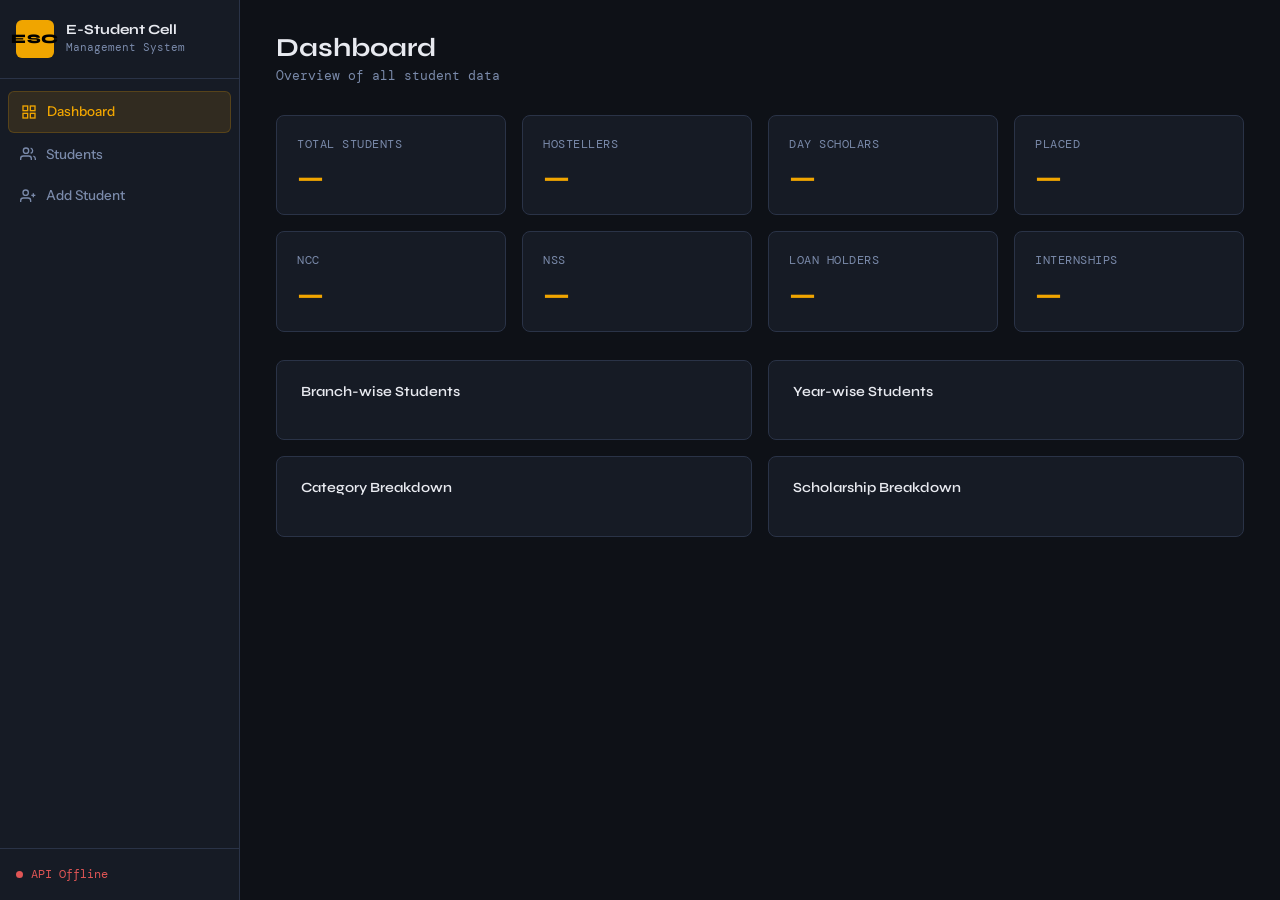
==== frontend/index.html @ d77a07fe "frontend demo" ====
<!DOCTYPE html>
<html lang="en">
<head>
  <meta charset="UTF-8" />
  <meta name="viewport" content="width=device-width, initial-scale=1.0"/>
  <title>E-Student Cell</title>
  <link rel="stylesheet" href="css/style.css" />
  <link href="https://fonts.googleapis.com/css2?family=Syne:wght@400;600;700;800&family=DM+Mono:wght@400;500&family=Instrument+Sans:wght@400;500;600&display=swap" rel="stylesheet"/>
</head>
<body>

  <div class="app-shell">
    <aside class="sidebar">
      <div class="sidebar-brand">
        <div class="brand-mark">ESC</div>
        <div class="brand-text">
          <span class="brand-title">E-Student Cell</span>
          <span class="brand-sub">Management System</span>
        </div>
      </div>

      <nav class="sidebar-nav">
        <a href="index.html" class="nav-item active">
          <svg viewBox="0 0 24 24" fill="none" stroke="currentColor" stroke-width="2"><rect x="3" y="3" width="7" height="7"/><rect x="14" y="3" width="7" height="7"/><rect x="3" y="14" width="7" height="7"/><rect x="14" y="14" width="7" height="7"/></svg>
          Dashboard
        </a>
        <a href="students.html" class="nav-item">
          <svg viewBox="0 0 24 24" fill="none" stroke="currentColor" stroke-width="2"><path d="M17 21v-2a4 4 0 0 0-4-4H5a4 4 0 0 0-4 4v2"/><circle cx="9" cy="7" r="4"/><path d="M23 21v-2a4 4 0 0 0-3-3.87"/><path d="M16 3.13a4 4 0 0 1 0 7.75"/></svg>
          Students
        </a>
        <a href="add-student.html" class="nav-item">
          <svg viewBox="0 0 24 24" fill="none" stroke="currentColor" stroke-width="2"><path d="M16 21v-2a4 4 0 0 0-4-4H5a4 4 0 0 0-4 4v2"/><circle cx="8.5" cy="7" r="4"/><line x1="20" y1="8" x2="20" y2="14"/><line x1="23" y1="11" x2="17" y2="11"/></svg>
          Add Student
        </a>
      </nav>

      <div class="sidebar-footer">
        <div class="api-status" id="apiStatus">
          <span class="status-dot"></span>
          <span class="status-text">Connecting...</span>
        </div>
      </div>
    </aside>

    <main class="main-content">
      <header class="page-header">
        <div>
          <h1 class="page-title">Dashboard</h1>
          <p class="page-subtitle">Overview of all student data</p>
        </div>
      </header>

      <div class="stats-grid" id="statsGrid">
        <div class="stat-card loading">
          <div class="stat-label">Total Students</div>
          <div class="stat-value" id="totalStudents">—</div>
        </div>
        <div class="stat-card loading">
          <div class="stat-label">Hostellers</div>
          <div class="stat-value" id="hostellers">—</div>
        </div>
        <div class="stat-card loading">
          <div class="stat-label">Day Scholars</div>
          <div class="stat-value" id="dayScholars">—</div>
        </div>
        <div class="stat-card loading">
          <div class="stat-label">Placed</div>
          <div class="stat-value" id="placed">—</div>
        </div>
        <div class="stat-card loading">
          <div class="stat-label">NCC</div>
          <div class="stat-value" id="ncc">—</div>
        </div>
        <div class="stat-card loading">
          <div class="stat-label">NSS</div>
          <div class="stat-value" id="nss">—</div>
        </div>
        <div class="stat-card loading">
          <div class="stat-label">Loan Holders</div>
          <div class="stat-value" id="loans">—</div>
        </div>
        <div class="stat-card loading">
          <div class="stat-label">Internships</div>
          <div class="stat-value" id="internships">—</div>
        </div>
      </div>

      <div class="charts-row">
        <div class="chart-card">
          <h3 class="chart-title">Branch-wise Students</h3>
          <div id="branchChart" class="bar-chart"></div>
        </div>
        <div class="chart-card">
          <h3 class="chart-title">Year-wise Students</h3>
          <div id="yearChart" class="bar-chart"></div>
        </div>
      </div>

      <div class="charts-row">
        <div class="chart-card">
          <h3 class="chart-title">Category Breakdown</h3>
          <div id="categoryChart" class="bar-chart"></div>
        </div>
        <div class="chart-card">
          <h3 class="chart-title">Scholarship Breakdown</h3>
          <div id="scholarshipChart" class="bar-chart"></div>
        </div>
      </div>
    </main>
  </div>

  <script src="js/api.js"></script>
  <script src="js/pages/dashboard.js"></script>
</body>
</html>
---- frontend/css/style.css ----
:root {
  --bg: #0e1117;
  --bg-2: #161b25;
  --bg-3: #1e2535;
  --border: #2a3347;
  --border-light: #344060;
  --text: #e8eaf0;
  --text-muted: #7a8aaa;
  --text-dim: #4a5a7a;
  --accent: #f0a500;
  --accent-dim: rgba(240, 165, 0, 0.12);
  --accent-hover: #ffc130;
  --danger: #e05555;
  --danger-dim: rgba(224, 85, 85, 0.12);
  --success: #3ecf8e;
  --success-dim: rgba(62, 207, 142, 0.1);
  --sidebar-w: 240px;
  --radius: 8px;
  --font-display: 'Syne', sans-serif;
  --font-body: 'Instrument Sans', sans-serif;
  --font-mono: 'DM Mono', monospace;
}

*, *::before, *::after { box-sizing: border-box; margin: 0; padding: 0; }

body {
  background: var(--bg);
  color: var(--text);
  font-family: var(--font-body);
  font-size: 14px;
  line-height: 1.6;
  min-height: 100vh;
}

a { color: inherit; text-decoration: none; }

.app-shell {
  display: flex;
  min-height: 100vh;
}

.sidebar {
  width: var(--sidebar-w);
  background: var(--bg-2);
  border-right: 1px solid var(--border);
  display: flex;
  flex-direction: column;
  position: fixed;
  top: 0; left: 0; bottom: 0;
  z-index: 10;
}

.sidebar-brand {
  display: flex;
  align-items: center;
  gap: 12px;
  padding: 20px 16px;
  border-bottom: 1px solid var(--border);
}

.brand-mark {
  width: 38px;
  height: 38px;
  background: var(--accent);
  color: #000;
  font-family: var(--font-display);
  font-weight: 800;
  font-size: 13px;
  display: flex;
  align-items: center;
  justify-content: center;
  border-radius: 6px;
  flex-shrink: 0;
  letter-spacing: 0.5px;
}

.brand-text {
  display: flex;
  flex-direction: column;
}

.brand-title {
  font-family: var(--font-display);
  font-weight: 700;
  font-size: 14px;
  color: var(--text);
  line-height: 1.2;
}

.brand-sub {
  font-size: 11px;
  color: var(--text-muted);
  font-family: var(--font-mono);
}

.sidebar-nav {
  padding: 12px 8px;
  display: flex;
  flex-direction: column;
  gap: 2px;
  flex: 1;
}

.nav-item {
  display: flex;
  align-items: center;
  gap: 10px;
  padding: 9px 12px;
  border-radius: 6px;
  color: var(--text-muted);
  font-size: 13.5px;
  font-weight: 500;
  transition: all 0.15s;
  cursor: pointer;
}

.nav-item svg {
  width: 16px;
  height: 16px;
  flex-shrink: 0;
}

.nav-item:hover {
  background: var(--bg-3);
  color: var(--text);
}

.nav-item.active {
  background: var(--accent-dim);
  color: var(--accent);
  border: 1px solid rgba(240, 165, 0, 0.2);
}

.sidebar-footer {
  padding: 16px;
  border-top: 1px solid var(--border);
}

.api-status {
  display: flex;
  align-items: center;
  gap: 8px;
  font-size: 12px;
  font-family: var(--font-mono);
  color: var(--text-muted);
}

.status-dot {
  width: 7px;
  height: 7px;
  border-radius: 50%;
  background: var(--text-dim);
  transition: background 0.3s;
}

.api-status.online .status-dot { background: var(--success); }
.api-status.online .status-text { color: var(--success); }
.api-status.offline .status-dot { background: var(--danger); }
.api-status.offline .status-text { color: var(--danger); }

.main-content {
  margin-left: var(--sidebar-w);
  flex: 1;
  padding: 32px 36px;
  max-width: calc(100vw - var(--sidebar-w));
}

.page-header {
  display: flex;
  align-items: flex-start;
  justify-content: space-between;
  margin-bottom: 28px;
  gap: 16px;
}

.back-link {
  font-size: 12px;
  color: var(--text-muted);
  font-family: var(--font-mono);
  display: block;
  margin-bottom: 6px;
  transition: color 0.15s;
}

.back-link:hover { color: var(--accent); }

.page-title {
  font-family: var(--font-display);
  font-size: 26px;
  font-weight: 700;
  color: var(--text);
  line-height: 1.2;
}

.page-subtitle {
  color: var(--text-muted);
  font-size: 13px;
  margin-top: 3px;
  font-family: var(--font-mono);
}

.header-actions {
  display: flex;
  gap: 10px;
  align-items: center;
}

.btn {
  display: inline-flex;
  align-items: center;
  gap: 6px;
  padding: 8px 16px;
  border-radius: var(--radius);
  font-size: 13.5px;
  font-weight: 600;
  font-family: var(--font-body);
  cursor: pointer;
  border: 1px solid transparent;
  transition: all 0.15s;
  white-space: nowrap;
}

.btn-primary {
  background: var(--accent);
  color: #000;
  border-color: var(--accent);
}

.btn-primary:hover {
  background: var(--accent-hover);
  border-color: var(--accent-hover);
}

.btn-ghost {
  background: transparent;
  color: var(--text-muted);
  border-color: var(--border);
}

.btn-ghost:hover {
  background: var(--bg-3);
  color: var(--text);
  border-color: var(--border-light);
}

.btn-danger {
  background: var(--danger);
  color: #fff;
  border-color: var(--danger);
}

.btn-danger:hover {
  background: #c94444;
}

.btn-sm {
  padding: 5px 12px;
  font-size: 12.5px;
}

.stats-grid {
  display: grid;
  grid-template-columns: repeat(4, 1fr);
  gap: 16px;
  margin-bottom: 28px;
}

.stat-card {
  background: var(--bg-2);
  border: 1px solid var(--border);
  border-radius: var(--radius);
  padding: 20px;
  transition: border-color 0.15s;
}

.stat-card:hover {
  border-color: var(--border-light);
}

.stat-card.loading .stat-value {
  animation: pulse 1.5s infinite;
}

@keyframes pulse {
  0%, 100% { opacity: 1; }
  50% { opacity: 0.3; }
}

.stat-label {
  font-size: 11.5px;
  color: var(--text-muted);
  font-family: var(--font-mono);
  text-transform: uppercase;
  letter-spacing: 0.5px;
  margin-bottom: 8px;
}

.stat-value {
  font-family: var(--font-display);
  font-size: 32px;
  font-weight: 700;
  color: var(--accent);
  line-height: 1;
}

.charts-row {
  display: grid;
  grid-template-columns: 1fr 1fr;
  gap: 16px;
  margin-bottom: 16px;
}

.chart-card {
  background: var(--bg-2);
  border: 1px solid var(--border);
  border-radius: var(--radius);
  padding: 20px 24px;
}

.chart-title {
  font-family: var(--font-display);
  font-size: 14px;
  font-weight: 600;
  color: var(--text);
  margin-bottom: 16px;
}

.bar-chart {
  display: flex;
  flex-direction: column;
  gap: 8px;
}

.bar-row {
  display: flex;
  align-items: center;
  gap: 10px;
}

.bar-label {
  font-family: var(--font-mono);
  font-size: 11.5px;
  color: var(--text-muted);
  width: 80px;
  flex-shrink: 0;
}

.bar-track {
  flex: 1;
  height: 6px;
  background: var(--bg-3);
  border-radius: 3px;
  overflow: hidden;
}

.bar-fill {
  height: 100%;
  background: var(--accent);
  border-radius: 3px;
  transition: width 0.6s cubic-bezier(0.4, 0, 0.2, 1);
}

.bar-count {
  font-family: var(--font-mono);
  font-size: 11.5px;
  color: var(--text-muted);
  width: 28px;
  text-align: right;
  flex-shrink: 0;
}

.filters-bar {
  display: flex;
  align-items: flex-end;
  gap: 12px;
  margin-bottom: 20px;
  flex-wrap: wrap;
}

.filter-group {
  display: flex;
  flex-direction: column;
  gap: 5px;
}

.filter-label {
  font-size: 11.5px;
  color: var(--text-muted);
  font-family: var(--font-mono);
  text-transform: uppercase;
  letter-spacing: 0.4px;
}

.filter-select {
  background: var(--bg-2);
  border: 1px solid var(--border);
  border-radius: var(--radius);
  color: var(--text);
  padding: 7px 12px;
  font-size: 13.5px;
  font-family: var(--font-body);
  cursor: pointer;
  min-width: 150px;
}

.filter-select:focus {
  outline: none;
  border-color: var(--accent);
}

.table-card {
  background: var(--bg-2);
  border: 1px solid var(--border);
  border-radius: var(--radius);
  overflow: hidden;
}

.data-table {
  width: 100%;
  border-collapse: collapse;
}

.data-table th {
  background: var(--bg-3);
  padding: 11px 16px;
  text-align: left;
  font-size: 11px;
  font-family: var(--font-mono);
  color: var(--text-muted);
  text-transform: uppercase;
  letter-spacing: 0.6px;
  border-bottom: 1px solid var(--border);
  font-weight: 500;
}

.data-table td {
  padding: 12px 16px;
  border-bottom: 1px solid var(--border);
  font-size: 13.5px;
  color: var(--text);
  vertical-align: middle;
}

.data-table tr:last-child td { border-bottom: none; }

.data-table tbody tr {
  transition: background 0.1s;
}

.data-table tbody tr:hover {
  background: var(--bg-3);
}

.table-empty {
  text-align: center;
  color: var(--text-muted);
  padding: 40px !important;
  font-family: var(--font-mono);
  font-size: 13px;
}

.roll-badge {
  font-family: var(--font-mono);
  font-size: 12px;
  background: var(--bg-3);
  border: 1px solid var(--border);
  padding: 2px 8px;
  border-radius: 4px;
  color: var(--accent);
}

.year-badge {
  font-family: var(--font-mono);
  font-size: 12px;
  color: var(--text-muted);
}

.branch-badge {
  font-family: var(--font-mono);
  font-size: 12px;
  padding: 2px 8px;
  border-radius: 4px;
  background: var(--accent-dim);
  color: var(--accent);
  border: 1px solid rgba(240,165,0,0.2);
}

.action-btns {
  display: flex;
  gap: 6px;
}

.form-card {
  background: var(--bg-2);
  border: 1px solid var(--border);
  border-radius: var(--radius);
  padding: 28px;
  max-width: 800px;
}

.form-grid {
  display: grid;
  grid-template-columns: 1fr 1fr;
  gap: 16px;
}

.form-group {
  display: flex;
  flex-direction: column;
  gap: 6px;
}

.form-group-full {
  grid-column: 1 / -1;
}

.form-label {
  font-size: 12px;
  color: var(--text-muted);
  font-family: var(--font-mono);
  text-transform: uppercase;
  letter-spacing: 0.4px;
}

.required { color: var(--accent); }

.form-input {
  background: var(--bg-3);
  border: 1px solid var(--border);
  border-radius: var(--radius);
  color: var(--text);
  padding: 9px 12px;
  font-size: 13.5px;
  font-family: var(--font-body);
  transition: border-color 0.15s;
  width: 100%;
}

.form-input:focus {
  outline: none;
  border-color: var(--accent);
}

.form-input::placeholder { color: var(--text-dim); }

.form-textarea {
  resize: vertical;
  min-height: 80px;
}

.form-actions {
  display: flex;
  gap: 10px;
  justify-content: flex-end;
  margin-top: 20px;
  padding-top: 20px;
  border-top: 1px solid var(--border);
}

.alert {
  padding: 12px 16px;
  border-radius: var(--radius);
  font-size: 13.5px;
  margin-bottom: 16px;
  display: flex;
  align-items: center;
  gap: 8px;
}

.alert-success {
  background: var(--success-dim);
  border: 1px solid rgba(62, 207, 142, 0.3);
  color: var(--success);
}

.alert-error {
  background: var(--danger-dim);
  border: 1px solid rgba(224, 85, 85, 0.3);
  color: var(--danger);
}

.tabs {
  display: flex;
  gap: 2px;
  border-bottom: 1px solid var(--border);
  margin-bottom: 20px;
  overflow-x: auto;
  scrollbar-width: none;
}

.tabs::-webkit-scrollbar { display: none; }

.tab-btn {
  padding: 9px 14px;
  font-size: 12.5px;
  font-family: var(--font-body);
  font-weight: 500;
  color: var(--text-muted);
  background: transparent;
  border: none;
  cursor: pointer;
  border-bottom: 2px solid transparent;
  margin-bottom: -1px;
  white-space: nowrap;
  transition: all 0.15s;
}

.tab-btn:hover { color: var(--text); }

.tab-btn.active {
  color: var(--accent);
  border-bottom-color: var(--accent);
}

.tab-panel { display: block; }
.tab-panel.hidden { display: none; }

.section-card {
  background: var(--bg-2);
  border: 1px solid var(--border);
  border-radius: var(--radius);
  padding: 24px;
  margin-bottom: 16px;
}

.section-card.hidden { display: none; }

.section-header {
  display: flex;
  align-items: center;
  justify-content: space-between;
  margin-bottom: 16px;
}

.section-title {
  font-family: var(--font-display);
  font-size: 15px;
  font-weight: 600;
  color: var(--text);
}

.info-grid {
  display: grid;
  grid-template-columns: repeat(3, 1fr);
  gap: 16px;
}

.info-item {
  display: flex;
  flex-direction: column;
  gap: 3px;
}

.info-label {
  font-size: 11px;
  color: var(--text-dim);
  font-family: var(--font-mono);
  text-transform: uppercase;
  letter-spacing: 0.4px;
}

.info-value {
  font-size: 14px;
  color: var(--text);
}

.info-value.mono {
  font-family: var(--font-mono);
  font-size: 13px;
}

.bool-yes {
  color: var(--success);
  font-family: var(--font-mono);
  font-size: 12px;
}

.bool-no {
  color: var(--text-dim);
  font-family: var(--font-mono);
  font-size: 12px;
}

.no-data {
  color: var(--text-dim);
  font-family: var(--font-mono);
  font-size: 13px;
  padding: 12px 0;
}

.sem-grid {
  display: grid;
  grid-template-columns: repeat(4, 1fr);
  gap: 12px;
}

.sem-block {
  background: var(--bg-3);
  border: 1px solid var(--border);
  border-radius: 6px;
  padding: 12px;
}

.sem-label {
  font-size: 11px;
  font-family: var(--font-mono);
  color: var(--text-muted);
  text-transform: uppercase;
  letter-spacing: 0.4px;
  margin-bottom: 8px;
}

.sem-block .form-group {
  gap: 4px;
}

.sem-block .form-label {
  font-size: 10.5px;
}

.sem-block .form-input {
  padding: 6px 8px;
  font-size: 12.5px;
}

.items-list {
  display: flex;
  flex-direction: column;
  gap: 10px;
  margin-bottom: 12px;
}

.item-row {
  background: var(--bg-3);
  border: 1px solid var(--border);
  border-radius: 6px;
  padding: 14px 16px;
  display: flex;
  justify-content: space-between;
  align-items: flex-start;
  gap: 16px;
}

.item-info {
  flex: 1;
}

.item-title {
  font-size: 14px;
  font-weight: 500;
  color: var(--text);
  margin-bottom: 4px;
}

.item-meta {
  font-size: 12px;
  font-family: var(--font-mono);
  color: var(--text-muted);
  display: flex;
  gap: 12px;
  flex-wrap: wrap;
}

.item-actions {
  display: flex;
  gap: 6px;
  flex-shrink: 0;
}

.modal-overlay {
  position: fixed;
  inset: 0;
  background: rgba(0,0,0,0.6);
  display: flex;
  align-items: center;
  justify-content: center;
  z-index: 100;
  opacity: 0;
  pointer-events: none;
  transition: opacity 0.2s;
}

.modal-overlay.visible {
  opacity: 1;
  pointer-events: all;
}

.modal {
  background: var(--bg-2);
  border: 1px solid var(--border);
  border-radius: 10px;
  padding: 28px;
  max-width: 400px;
  width: 90%;
}

.modal-title {
  font-family: var(--font-display);
  font-size: 17px;
  font-weight: 600;
  margin-bottom: 10px;
}

.modal-text {
  color: var(--text-muted);
  font-size: 13.5px;
  line-height: 1.6;
  margin-bottom: 20px;
}

.modal-actions {
  display: flex;
  gap: 10px;
  justify-content: flex-end;
}

.student-photo {
  width: 36px;
  height: 36px;
  border-radius: 50%;
  object-fit: cover;
  border: 2px solid var(--border);
  display: block;
}

.student-photo-placeholder {
  width: 36px;
  height: 36px;
  border-radius: 50%;
  background: var(--bg-3);
  border: 2px solid var(--border);
  display: flex;
  align-items: center;
  justify-content: center;
  font-family: var(--font-display);
  font-weight: 700;
  font-size: 14px;
  color: var(--accent);
}

.upload-section {
  margin-top: 20px;
  padding-top: 20px;
  border-top: 1px solid var(--border);
}

.upload-title {
  font-size: 13px;
  font-family: var(--font-mono);
  color: var(--text-muted);
  text-transform: uppercase;
  letter-spacing: 0.4px;
  margin-bottom: 14px;
}

input[type="file"].form-input {
  padding: 7px 10px;
  cursor: pointer;
  color: var(--text-muted);
  font-size: 12.5px;
}

input[type="file"].form-input::-webkit-file-upload-button {
  background: var(--bg);
  border: 1px solid var(--border);
  border-radius: 4px;
  color: var(--text);
  padding: 4px 10px;
  font-size: 12px;
  cursor: pointer;
  margin-right: 10px;
  font-family: var(--font-body);
}

.upload-success {
  font-size: 12px;
  font-family: var(--font-mono);
  color: var(--success);
  margin-top: 6px;
}

@media (max-width: 900px) {
  .stats-grid { grid-template-columns: repeat(2, 1fr); }
  .charts-row { grid-template-columns: 1fr; }
  .info-grid { grid-template-columns: repeat(2, 1fr); }
  .sem-grid { grid-template-columns: repeat(2, 1fr); }
}

@media (max-width: 600px) {
  .main-content { padding: 20px 16px; }
  .stats-grid { grid-template-columns: repeat(2, 1fr); }
  .form-grid { grid-template-columns: 1fr; }
  .form-group-full { grid-column: 1; }
}
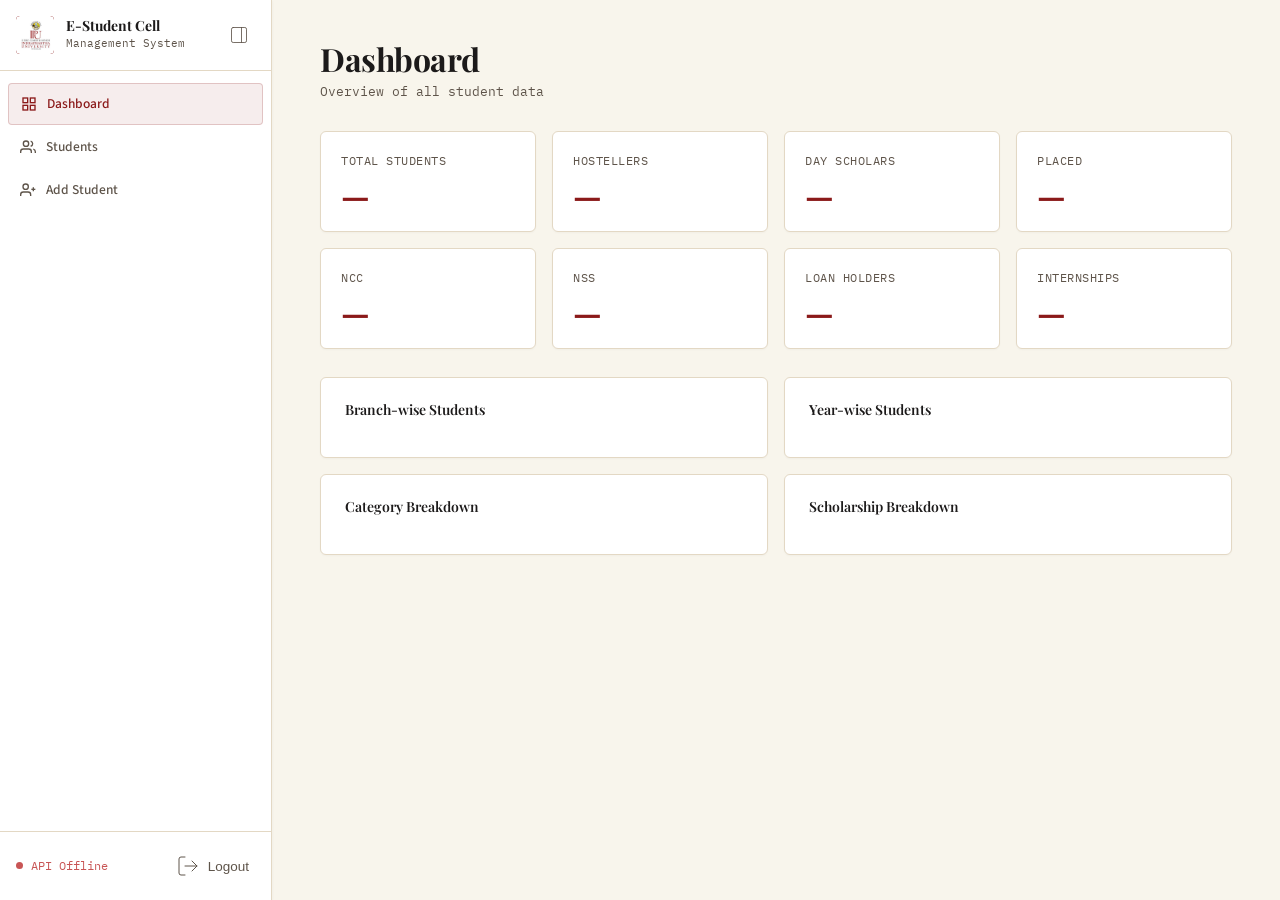
==== commit b74f7102: "Merge pull request #2 from Waqar080206/main" ====
--- a/frontend/index.html
+++ b/frontend/index.html
@@ -2,51 +2,67 @@
 <html lang="en">
 <head>
   <meta charset="UTF-8" />
+  <link rel="icon" type="image/jpeg" href="ipu.jpg"/>
   <meta name="viewport" content="width=device-width, initial-scale=1.0"/>
   <title>E-Student Cell</title>
   <link rel="stylesheet" href="css/style.css" />
-  <link href="https://fonts.googleapis.com/css2?family=Syne:wght@400;600;700;800&family=DM+Mono:wght@400;500&family=Instrument+Sans:wght@400;500;600&display=swap" rel="stylesheet"/>
+  <link href="https://fonts.googleapis.com/css2?family=Playfair+Display:wght@400;600;700&family=Source+Sans+3:wght@400;500;600&family=IBM+Plex+Mono:wght@400;500&display=swap" rel="stylesheet"/>
 </head>
 <body>
 
   <div class="app-shell">
     <aside class="sidebar">
       <div class="sidebar-brand">
-        <div class="brand-mark">ESC</div>
-        <div class="brand-text">
-          <span class="brand-title">E-Student Cell</span>
-          <span class="brand-sub">Management System</span>
+        <div class="sidebar-brand-info">
+          <div class="brand-mark">
+            <img src="ipu.jpg" alt="ESC Logo" class="brand-logo"/>
+          </div>
+          <div class="brand-text">
+            <span class="brand-title">E-Student Cell</span>
+            <span class="brand-sub">Management System</span>
+          </div>
         </div>
+        <button class="sidebar-toggle" id="sidebarToggle" aria-label="Toggle Sidebar">
+          <svg xmlns="http://www.w3.org/2000/svg" width="24" height="24" viewBox="0 0 24 24" fill="none" stroke="currentColor" stroke-width="1" stroke-linecap="round" stroke-linejoin="round"><rect width="18" height="18" x="3" y="3" rx="2"/><path d="M15 3v18"/></svg>
+        </button>
       </div>
 
       <nav class="sidebar-nav">
         <a href="index.html" class="nav-item active">
           <svg viewBox="0 0 24 24" fill="none" stroke="currentColor" stroke-width="2"><rect x="3" y="3" width="7" height="7"/><rect x="14" y="3" width="7" height="7"/><rect x="3" y="14" width="7" height="7"/><rect x="14" y="14" width="7" height="7"/></svg>
-          Dashboard
+          <span class="nav-item-label">Dashboard</span>
         </a>
         <a href="students.html" class="nav-item">
           <svg viewBox="0 0 24 24" fill="none" stroke="currentColor" stroke-width="2"><path d="M17 21v-2a4 4 0 0 0-4-4H5a4 4 0 0 0-4 4v2"/><circle cx="9" cy="7" r="4"/><path d="M23 21v-2a4 4 0 0 0-3-3.87"/><path d="M16 3.13a4 4 0 0 1 0 7.75"/></svg>
-          Students
+          <span class="nav-item-label">Students</span>
         </a>
         <a href="add-student.html" class="nav-item">
           <svg viewBox="0 0 24 24" fill="none" stroke="currentColor" stroke-width="2"><path d="M16 21v-2a4 4 0 0 0-4-4H5a4 4 0 0 0-4 4v2"/><circle cx="8.5" cy="7" r="4"/><line x1="20" y1="8" x2="20" y2="14"/><line x1="23" y1="11" x2="17" y2="11"/></svg>
-          Add Student
+          <span class="nav-item-label">Add Student</span>
         </a>
       </nav>
 
       <div class="sidebar-footer">
-        <div class="api-status" id="apiStatus">
-          <span class="status-dot"></span>
-          <span class="status-text">Connecting...</span>
+        <div class="sidebar-footer-content">
+          <div class="api-status" id="apiStatus">
+            <span class="status-dot"></span>
+            <span class="status-text">Connecting...</span>
+          </div>
+          <button class="logout-btn" id="logoutBtn" aria-label="Logout">
+            <svg xmlns="http://www.w3.org/2000/svg" width="24" height="24" viewBox="0 0 24 24" fill="none" stroke="currentColor" stroke-width="1" stroke-linecap="round" stroke-linejoin="round"><path d="m16 17 5-5-5-5"/><path d="M21 12H9"/><path d="M9 21H5a2 2 0 0 1-2-2V5a2 2 0 0 1 2-2h4"/></svg>
+            <span class="logout-text">Logout</span>
+          </button>
         </div>
       </div>
     </aside>
 
     <main class="main-content">
       <header class="page-header">
-        <div>
-          <h1 class="page-title">Dashboard</h1>
-          <p class="page-subtitle">Overview of all student data</p>
+        <div class="header-left">
+          <div>
+            <h1 class="page-title">Dashboard</h1>
+            <p class="page-subtitle">Overview of all student data</p>
+          </div>
         </div>
       </header>
 
--- a/frontend/css/style.css
+++ b/frontend/css/style.css
@@ -1,25 +1,29 @@
 
 :root {
-  --bg: #0e1117;
-  --bg-2: #161b25;
-  --bg-3: #1e2535;
-  --border: #2a3347;
-  --border-light: #344060;
-  --text: #e8eaf0;
-  --text-muted: #7a8aaa;
-  --text-dim: #4a5a7a;
-  --accent: #f0a500;
-  --accent-dim: rgba(240, 165, 0, 0.12);
-  --accent-hover: #ffc130;
-  --danger: #e05555;
-  --danger-dim: rgba(224, 85, 85, 0.12);
-  --success: #3ecf8e;
-  --success-dim: rgba(62, 207, 142, 0.1);
-  --sidebar-w: 240px;
-  --radius: 8px;
-  --font-display: 'Syne', sans-serif;
-  --font-body: 'Instrument Sans', sans-serif;
-  --font-mono: 'DM Mono', monospace;
+  /* Color System - Warm Editorial Palette */
+  --bg: #F8F5EC;
+  --bg-2: #FFFFFF;
+  --bg-3: #F1E9D8;
+  --border: #E3D8C4;
+  --border-light: #E3D8C4;
+  --text: #1C1A1A;
+  --text-muted: #5E544A;
+  --text-dim: #8B7B6F;
+  --accent: #8B1A1A;
+  --accent-dim: rgba(139, 26, 26, 0.08);
+  --accent-hover: #A63030;
+  --accent-secondary: #C8A243;
+  --danger: #C85555;
+  --danger-dim: rgba(200, 85, 85, 0.1);
+  --success: #4A7C59;
+  --success-dim: rgba(74, 124, 89, 0.1);
+  --sidebar-w-expanded: 272px;
+  --sidebar-w-collapsed: 76px;
+  --sidebar-w: var(--sidebar-w-expanded);
+  --radius: 6px;
+  --font-display: 'Playfair Display', serif;
+  --font-body: 'Source Sans 3', sans-serif;
+  --font-mono: 'IBM Plex Mono', monospace;
 }
 
 *, *::before, *::after { box-sizing: border-box; margin: 0; padding: 0; }
@@ -28,9 +32,28 @@
   background: var(--bg);
   color: var(--text);
   font-family: var(--font-body);
-  font-size: 14px;
-  line-height: 1.6;
+  font-size: 15px;
+  line-height: 1.65;
   min-height: 100vh;
+  position: relative;
+}
+
+/* Mobile sidebar overlay backdrop */
+@media (max-width: 980px) {
+  body::before {
+    content: '';
+    position: fixed;
+    inset: 0;
+    background: rgba(0, 0, 0, 0);
+    pointer-events: none;
+    transition: background 0.3s ease, pointer-events 0.3s ease;
+    z-index: 99;
+  }
+  
+  body.sidebar-open::before {
+    background: rgba(0, 0, 0, 0.25);
+    pointer-events: all;
+  }
 }
 
 a { color: inherit; text-decoration: none; }
@@ -48,33 +71,143 @@
   flex-direction: column;
   position: fixed;
   top: 0; left: 0; bottom: 0;
-  z-index: 10;
+  z-index: 50;
+  transition: width 0.3s cubic-bezier(0.4, 0, 0.2, 1);
+  box-shadow: 0 1px 3px rgba(28, 26, 26, 0.05);
+  overflow: hidden;
+}
+
+.sidebar.collapsed {
+  --sidebar-w: var(--sidebar-w-collapsed);
+}
+
+.sidebar.hidden {
+  transform: translateX(-100%);
+}
+
+.sidebar.mobile-drawer {
+  position: fixed;
+  width: 100%;
+  max-width: 320px;
+  transform: translateX(-100%);
+  transition: transform 0.3s cubic-bezier(0.4, 0, 0.2, 1);
+  z-index: 999;
+}
+
+.sidebar.mobile-drawer.visible {
+  transform: translateX(0);
 }
 
 .sidebar-brand {
   display: flex;
   align-items: center;
   gap: 12px;
-  padding: 20px 16px;
+  padding: 16px;
   border-bottom: 1px solid var(--border);
+  justify-content: space-between;
+  flex-shrink: 0;
+  transition: padding 0.3s cubic-bezier(0.4, 0, 0.2, 1), justify-content 0.3s cubic-bezier(0.4, 0, 0.2, 1);
+}
+
+.sidebar.collapsed .sidebar-brand {
+  justify-content: center;
+  padding: 16px 12px;
+  gap: 0;
+}
+
+.sidebar-brand-info {
+  display: flex;
+  align-items: center;
+  gap: 12px;
+  min-width: 0;
+  flex: 1;
+  transition: flex 0.3s cubic-bezier(0.4, 0, 0.2, 1);
+}
+
+.sidebar.collapsed .sidebar-brand-info {
+  flex: 0;
+  gap: 0;
+  justify-content: center;
+}
+
+.brand-text {
+  display: flex;
+  flex-direction: column;
+  transition: opacity 0.2s;
+}
+
+.sidebar.collapsed .brand-text {
+  display: none;
+}
+
+.sidebar-toggle {
+  background: none;
+  border: none;
+  color: var(--text-muted);
+  cursor: pointer;
+  padding: 6px;
+  border-radius: 8px;
+  transition: all 0.2s;
+  display: flex;
+  align-items: center;
+  justify-content: center;
+  flex-shrink: 0;
+}
+
+.sidebar-toggle:hover {
+  color: var(--accent);
+}
+
+.sidebar-toggle:active {
+  background: var(--accent-dim);
+}
+
+.sidebar-toggle svg {
+  width: 20px;
+  height: 20px;
+}
+
+.sidebar.collapsed .sidebar-toggle {
+  width: 40px;
+  height: 40px;
+  padding: 8px;
+  background: transparent;
+  border-radius: 10px;
+  transition: all 0.2s;
+  display: none;
+}
+
+.sidebar.collapsed .sidebar-brand:hover .sidebar-toggle {
+  display: flex;
+}
+
+.sidebar.collapsed .sidebar-toggle:hover {
+  color: var(--accent);
 }
 
 .brand-mark {
   width: 38px;
   height: 38px;
   background: var(--accent);
-  color: #000;
+  color: #FFFFFF;
   font-family: var(--font-display);
-  font-weight: 800;
-  font-size: 13px;
+  font-weight: 700;
+  font-size: 16px;
   display: flex;
   align-items: center;
   justify-content: center;
-  border-radius: 6px;
+  border-radius: 4px;
   flex-shrink: 0;
   letter-spacing: 0.5px;
-}
-
+  overflow: hidden;
+}
+
+.brand-logo {
+  width: 100%;
+  height: 100%;
+  border-radius: 4px;
+  object-fit: cover;
+}
 .brand-text {
   display: flex;
   flex-direction: column;
@@ -100,6 +233,11 @@
   flex-direction: column;
   gap: 2px;
   flex: 1;
+  overflow-y: auto;
+}
+
+.sidebar.collapsed .sidebar-nav {
+  padding: 8px 6px;
 }
 
 .nav-item {
@@ -107,12 +245,18 @@
   align-items: center;
   gap: 10px;
   padding: 9px 12px;
-  border-radius: 6px;
+  border-radius: 4px;
   color: var(--text-muted);
   font-size: 13.5px;
   font-weight: 500;
-  transition: all 0.15s;
+  transition: all 0.2s;
   cursor: pointer;
+}
+
+.sidebar.collapsed .nav-item {
+  padding: 9px 16px;
+  justify-content: center;
+  gap: 0;
 }
 
 .nav-item svg {
@@ -121,6 +265,17 @@
   flex-shrink: 0;
 }
 
+.nav-item-label {
+  white-space: nowrap;
+  overflow: hidden;
+  text-overflow: ellipsis;
+  transition: opacity 0.2s;
+}
+
+.sidebar.collapsed .nav-item-label {
+  display: none;
+}
+
 .nav-item:hover {
   background: var(--bg-3);
   color: var(--text);
@@ -129,12 +284,21 @@
 .nav-item.active {
   background: var(--accent-dim);
   color: var(--accent);
-  border: 1px solid rgba(240, 165, 0, 0.2);
+  border: 1px solid rgba(139, 26, 26, 0.2);
+}
+
+.sidebar.collapsed .nav-item {
+  border: none;
 }
 
 .sidebar-footer {
   padding: 16px;
   border-top: 1px solid var(--border);
+  flex-shrink: 0;
+}
+
+.sidebar.collapsed .sidebar-footer {
+  padding: 12px 8px;
 }
 
 .api-status {
@@ -144,6 +308,61 @@
   font-size: 12px;
   font-family: var(--font-mono);
   color: var(--text-muted);
+  white-space: nowrap;
+}
+
+.sidebar.collapsed .api-status {
+  justify-content: center;
+  gap: 4px;
+}
+
+.logout-btn {
+  background: none;
+  border: none;
+  color: var(--text-muted);
+  cursor: pointer;
+  padding: 6px;
+  border-radius: 6px;
+  display: flex;
+  align-items: center;
+  justify-content: center;
+  gap: 8px;
+  transition: all 0.2s;
+}
+
+.logout-btn:hover {
+  color: var(--danger);
+}
+
+.logout-text {
+  font-size: 13.5px;
+  font-weight: 500;
+  white-space: nowrap;
+  transition: opacity 0.2s;
+}
+
+.sidebar.collapsed .logout-text {
+  display: none;
+}
+
+.sidebar-footer-content {
+  display: flex;
+  align-items: center;
+  justify-content: space-between;
+  gap: 8px;
+}
+
+.sidebar.collapsed .sidebar-footer-content {
+  flex-direction: column;
+  justify-content: center;
+}
+
+.status-text {
+  transition: opacity 0.2s;
+}
+
+.sidebar.collapsed .status-text {
+  display: none;
 }
 
 .status-dot {
@@ -162,8 +381,19 @@
 .main-content {
   margin-left: var(--sidebar-w);
   flex: 1;
-  padding: 32px 36px;
+  padding: 40px 48px;
   max-width: calc(100vw - var(--sidebar-w));
+  transition: margin-left 0.3s cubic-bezier(0.4, 0, 0.2, 1), max-width 0.3s cubic-bezier(0.4, 0, 0.2, 1);
+}
+
+.main-content.expanded {
+  margin-left: 0;
+  max-width: 100vw;
+}
+
+.header-left {
+  display: flex;
+  align-items: flex-start;
 }
 
 .page-header {
@@ -179,18 +409,20 @@
   color: var(--text-muted);
   font-family: var(--font-mono);
   display: block;
-  margin-bottom: 6px;
-  transition: color 0.15s;
+  margin-bottom: 8px;
+  transition: color 0.2s;
+  letter-spacing: 0.3px;
 }
 
 .back-link:hover { color: var(--accent); }
 
 .page-title {
   font-family: var(--font-display);
-  font-size: 26px;
+  font-size: 32px;
   font-weight: 700;
   color: var(--text);
   line-height: 1.2;
+  letter-spacing: -0.5px;
 }
 
 .page-subtitle {
@@ -223,7 +455,7 @@
 
 .btn-primary {
   background: var(--accent);
-  color: #000;
+  color: #FFFFFF;
   border-color: var(--accent);
 }
 
@@ -271,11 +503,13 @@
   border: 1px solid var(--border);
   border-radius: var(--radius);
   padding: 20px;
-  transition: border-color 0.15s;
+  transition: border-color 0.15s, box-shadow 0.15s;
+  box-shadow: 0 1px 2px rgba(28, 26, 26, 0.03);
 }
 
 .stat-card:hover {
-  border-color: var(--border-light);
+  border-color: var(--text-dim);
+  box-shadow: 0 2px 4px rgba(28, 26, 26, 0.06);
 }
 
 .stat-card.loading .stat-value {
@@ -316,6 +550,7 @@
   border: 1px solid var(--border);
   border-radius: var(--radius);
   padding: 20px 24px;
+  box-shadow: 0 1px 2px rgba(28, 26, 26, 0.03);
 }
 
 .chart-title {
@@ -407,6 +642,7 @@
 .filter-select:focus {
   outline: none;
   border-color: var(--accent);
+  box-shadow: 0 0 0 3px var(--accent-dim);
 }
 
 .table-card {
@@ -414,6 +650,7 @@
   border: 1px solid var(--border);
   border-radius: var(--radius);
   overflow: hidden;
+  box-shadow: 0 1px 2px rgba(28, 26, 26, 0.03);
 }
 
 .data-table {
@@ -429,9 +666,9 @@
   font-family: var(--font-mono);
   color: var(--text-muted);
   text-transform: uppercase;
-  letter-spacing: 0.6px;
+  letter-spacing: 0.8px;
   border-bottom: 1px solid var(--border);
-  font-weight: 500;
+  font-weight: 600;
 }
 
 .data-table td {
@@ -445,7 +682,7 @@
 .data-table tr:last-child td { border-bottom: none; }
 
 .data-table tbody tr {
-  transition: background 0.1s;
+  transition: background 0.15s;
 }
 
 .data-table tbody tr:hover {
@@ -497,6 +734,7 @@
   border-radius: var(--radius);
   padding: 28px;
   max-width: 800px;
+  box-shadow: 0 1px 2px rgba(28, 26, 26, 0.03);
 }
 
 .form-grid {
@@ -533,13 +771,14 @@
   padding: 9px 12px;
   font-size: 13.5px;
   font-family: var(--font-body);
-  transition: border-color 0.15s;
+  transition: border-color 0.2s, box-shadow 0.2s;
   width: 100%;
 }
 
 .form-input:focus {
   outline: none;
   border-color: var(--accent);
+  box-shadow: 0 0 0 3px var(--accent-dim);
 }
 
 .form-input::placeholder { color: var(--text-dim); }
@@ -603,8 +842,11 @@
   border-bottom: 2px solid transparent;
   margin-bottom: -1px;
   white-space: nowrap;
-  transition: all 0.15s;
-}
+  transition: all 0.2s;
+  letter-spacing: 0.2px;
+}
+
+.tab-btn:hover { color: var(--text); }
 
 .tab-btn:hover { color: var(--text); }
 
@@ -622,6 +864,7 @@
   border-radius: var(--radius);
   padding: 24px;
   margin-bottom: 16px;
+  box-shadow: 0 1px 2px rgba(28, 26, 26, 0.03);
 }
 
 .section-card.hidden { display: none; }
@@ -635,9 +878,10 @@
 
 .section-title {
   font-family: var(--font-display);
-  font-size: 15px;
-  font-weight: 600;
+  font-size: 18px;
+  font-weight: 700;
   color: var(--text);
+  letter-spacing: -0.3px;
 }
 
 .info-grid {
@@ -732,7 +976,7 @@
 }
 
 .item-row {
-  background: var(--bg-3);
+  background: var(--bg-2);
   border: 1px solid var(--border);
   border-radius: 6px;
   padding: 14px 16px;
@@ -740,6 +984,7 @@
   justify-content: space-between;
   align-items: flex-start;
   gap: 16px;
+  box-shadow: 0 1px 2px rgba(28, 26, 26, 0.02);
 }
 
 .item-info {
@@ -771,7 +1016,7 @@
 .modal-overlay {
   position: fixed;
   inset: 0;
-  background: rgba(0,0,0,0.6);
+  background: rgba(28, 26, 26, 0.25);
   display: flex;
   align-items: center;
   justify-content: center;
@@ -789,10 +1034,11 @@
 .modal {
   background: var(--bg-2);
   border: 1px solid var(--border);
-  border-radius: 10px;
+  border-radius: 8px;
   padding: 28px;
   max-width: 400px;
   width: 90%;
+  box-shadow: 0 10px 30px rgba(28, 26, 26, 0.15);
 }
 
 .modal-title {
@@ -880,16 +1126,99 @@
   margin-top: 6px;
 }
 
-@media (max-width: 900px) {
+@media (max-width: 980px) {
+  .sidebar {
+    position: fixed;
+    width: 100%;
+    max-width: 280px;
+    transform: translateX(-100%);
+    transition: transform 0.3s cubic-bezier(0.4, 0, 0.2, 1);
+    z-index: 999;
+    --sidebar-w: 100%;
+  }
+  
+  .sidebar.visible {
+    transform: translateX(0);
+  }
+  
+  .sidebar.collapsed {
+    --sidebar-w: 100%;
+  }
+  
+  .sidebar-nav {
+    padding: 12px 8px;
+  }
+  
+  .nav-item-label {
+    display: inline;
+  }
+  
+  .sidebar.collapsed .nav-item-label {
+    display: inline;
+  }
+  
+  .sidebar.collapsed .nav-item {
+    padding: 9px 12px;
+    justify-content: flex-start;
+    gap: 10px;
+  }
+  
+  .sidebar-toggle {
+    display: flex;
+  }
+  
+  .sidebar.collapsed .sidebar-toggle {
+    display: flex;
+  }
+  
+  .sidebar-brand-info {
+    display: flex;
+  }
+  
+  .sidebar.collapsed .sidebar-brand-info {
+    display: flex;
+  }
+  
+  .status-text {
+    display: inline;
+  }
+  
+  .sidebar.collapsed .status-text {
+    display: inline;
+  }
+  
+  .main-content {
+    margin-left: 0;
+    max-width: 100vw;
+    padding: 24px 20px;
+  }
+  
   .stats-grid { grid-template-columns: repeat(2, 1fr); }
   .charts-row { grid-template-columns: 1fr; }
   .info-grid { grid-template-columns: repeat(2, 1fr); }
   .sem-grid { grid-template-columns: repeat(2, 1fr); }
+  
+  /* Modal backdrop for sidebar overlay */
+  .sidebar.visible::before {
+    content: '';
+    position: fixed;
+    inset: 0;
+    background: rgba(0, 0, 0, 0.25);
+    z-index: -1;
+  }
 }
 
 @media (max-width: 600px) {
-  .main-content { padding: 20px 16px; }
-  .stats-grid { grid-template-columns: repeat(2, 1fr); }
+  .main-content { 
+    padding: 20px 16px; 
+  }
+  .stats-grid { grid-template-columns: 1fr; }
   .form-grid { grid-template-columns: 1fr; }
   .form-group-full { grid-column: 1; }
+  .page-title {
+    font-size: 24px;
+  }
+  .page-header {
+    margin-bottom: 20px;
+  }
 }
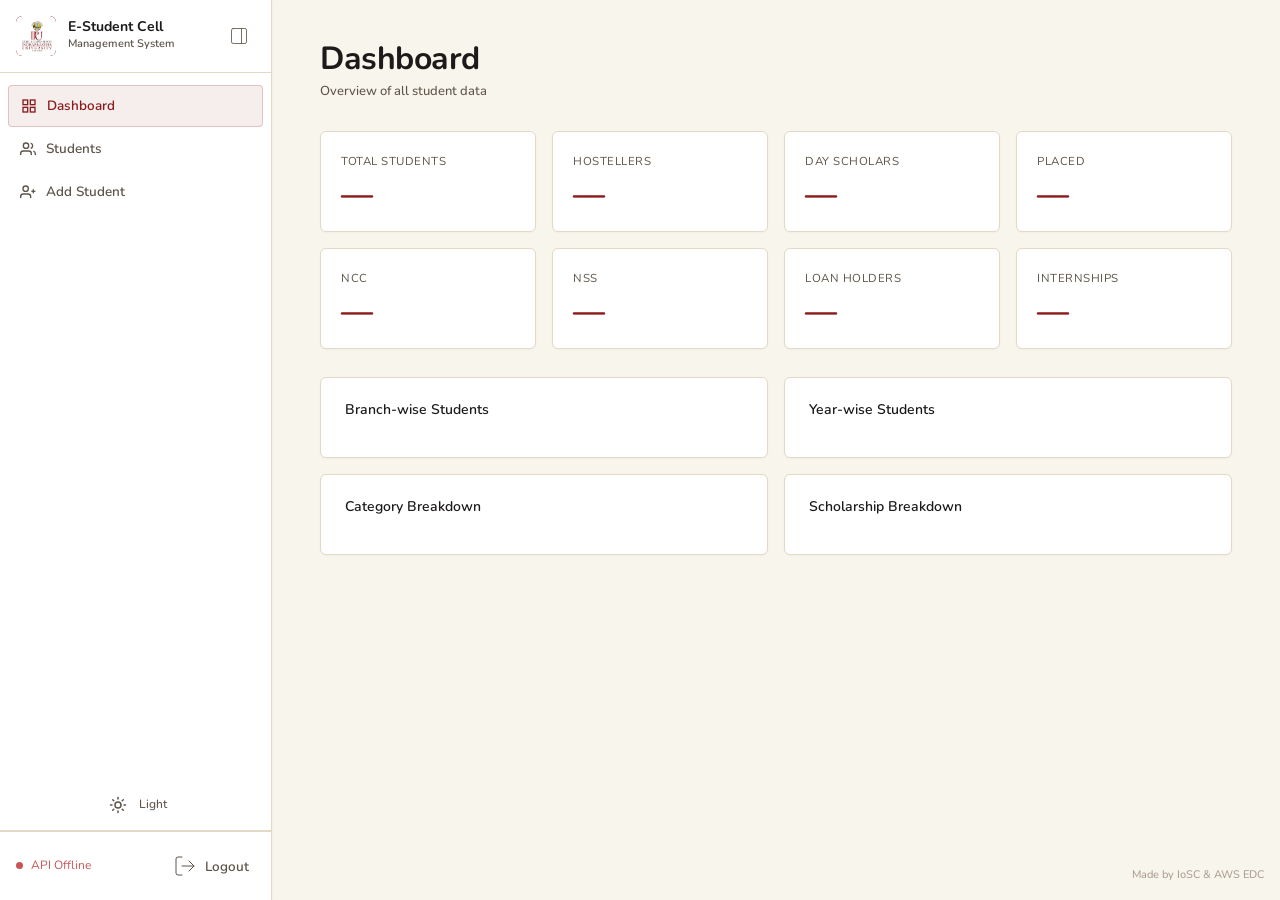
==== commit 61f9e327: "Frontend Done ig" ====
--- a/frontend/index.html
+++ b/frontend/index.html
@@ -6,7 +6,7 @@
   <meta name="viewport" content="width=device-width, initial-scale=1.0"/>
   <title>E-Student Cell</title>
   <link rel="stylesheet" href="css/style.css" />
-  <link href="https://fonts.googleapis.com/css2?family=Playfair+Display:wght@400;600;700&family=Source+Sans+3:wght@400;500;600&family=IBM+Plex+Mono:wght@400;500&display=swap" rel="stylesheet"/>
+  <link href="https://fonts.googleapis.com/css2?family=Playfair+Display:wght@400;600;700&family=Source+Sans+3:wght@400;500;600&family=IBM+Plex+Mono:wght@400;500&family=Nunito:ital,wght@0,200..1000;1,200..1000&display=swap" rel="stylesheet"/>
 </head>
 <body>
 
@@ -42,6 +42,16 @@
         </a>
       </nav>
 
+      <div class="theme-switcher-section">
+        <div class="theme-toggle-container">
+          <button class="theme-toggle" id="themeToggle" aria-label="Toggle theme">
+            <svg class="sun-icon" xmlns="http://www.w3.org/2000/svg" width="24" height="24" viewBox="0 0 24 24" fill="none" stroke="currentColor" stroke-width="2" stroke-linecap="round" stroke-linejoin="round" class="lucide lucide-sun"><circle cx="12" cy="12" r="4"/><path d="M12 2v2"/><path d="M12 20v2"/><path d="m4.93 4.93 1.41 1.41"/><path d="m17.66 17.66 1.41 1.41"/><path d="M2 12h2"/><path d="M20 12h2"/><path d="m6.34 17.66-1.41 1.41"/><path d="m19.07 4.93-1.41 1.41"/></svg>
+            <svg class="moon-icon" xmlns="http://www.w3.org/2000/svg" width="24" height="24" viewBox="0 0 24 24" fill="none" stroke="currentColor" stroke-width="2" stroke-linecap="round" stroke-linejoin="round" class="lucide lucide-moon"><path d="M20.985 12.486a9 9 0 1 1-9.473-9.472c.405-.022.617.46.402.803a6 6 0 0 0 8.268 8.268c.344-.215.825-.004.803.401"/></svg>
+          </button>
+          <span class="theme-label" id="themeLabel">Light</span>
+        </div>
+      </div>
+
       <div class="sidebar-footer">
         <div class="sidebar-footer-content">
           <div class="api-status" id="apiStatus">
@@ -58,6 +68,9 @@
 
     <main class="main-content">
       <header class="page-header">
+        <button class="mobile-menu-toggle" id="mobileMenuToggle" aria-label="Toggle Mobile Menu">
+          <svg xmlns="http://www.w3.org/2000/svg" width="24" height="24" viewBox="0 0 24 24" fill="none" stroke="currentColor" stroke-width="2" stroke-linecap="round" stroke-linejoin="round"><line x1="3" y1="6" x2="21" y2="6"/><line x1="3" y1="12" x2="21" y2="12"/><line x1="3" y1="18" x2="21" y2="18"/></svg>
+        </button>
         <div class="header-left">
           <div>
             <h1 class="page-title">Dashboard</h1>
@@ -125,6 +138,8 @@
     </main>
   </div>
 
+  <footer class="universal-footer">Made by IoSC & AWS EDC</footer>
+
   <script src="js/api.js"></script>
   <script src="js/pages/dashboard.js"></script>
 </body>
--- a/frontend/css/style.css
+++ b/frontend/css/style.css
@@ -1,6 +1,6 @@
 
 :root {
-  /* Color System - Warm Editorial Palette */
+  /* Color System - Warm Editorial Palette (Light Mode) */
   --bg: #F8F5EC;
   --bg-2: #FFFFFF;
   --bg-3: #F1E9D8;
@@ -21,9 +21,29 @@
   --sidebar-w-collapsed: 76px;
   --sidebar-w: var(--sidebar-w-expanded);
   --radius: 6px;
-  --font-display: 'Playfair Display', serif;
-  --font-body: 'Source Sans 3', sans-serif;
-  --font-mono: 'IBM Plex Mono', monospace;
+  --font-display: 'Nunito', sans-serif;
+  --font-body: 'Nunito', sans-serif;
+  --font-mono: 'Nunito', sans-serif;
+}
+
+:root.dark-mode {
+  /* Dark Mode - Warm Editorial Dark */
+  --bg: #12110F;
+  --bg-2: #1A1816;
+  --bg-3: #22201D;
+  --border: #2E2A26;
+  --border-light: #3A352F;
+  --text: #E8E1D9;
+  --text-muted: #B7A99A;
+  --text-dim: #8A7F73;
+  --accent: #C44545;
+  --accent-dim: rgba(196, 69, 69, 0.12);
+  --accent-hover: #E05A5A;
+  --accent-secondary: #D4B15A;
+  --danger: #E06A6A;
+  --danger-dim: rgba(224, 106, 106, 0.12);
+  --success: #5E9E73;
+  --success-dim: rgba(94, 158, 115, 0.12);
 }
 
 *, *::before, *::after { box-sizing: border-box; margin: 0; padding: 0; }
@@ -33,6 +53,7 @@
   color: var(--text);
   font-family: var(--font-body);
   font-size: 15px;
+  font-weight: 400;
   line-height: 1.65;
   min-height: 100vh;
   position: relative;
@@ -58,6 +79,23 @@
 
 a { color: inherit; text-decoration: none; }
 
+.universal-footer {
+  position: fixed;
+  bottom: 16px;
+  right: 16px;
+  font-size: 11px;
+  font-weight: 500;
+  color: var(--text-dim);
+  font-family: var(--font-body);
+  z-index: 100;
+  opacity: 0.7;
+  transition: opacity 0.2s;
+}
+
+.universal-footer:hover {
+  opacity: 1;
+}
+
 .app-shell {
   display: flex;
   min-height: 100vh;
@@ -111,8 +149,10 @@
 
 .sidebar.collapsed .sidebar-brand {
   justify-content: center;
-  padding: 16px 12px;
+  padding: 16px;
   gap: 0;
+  position: relative;
+  height: 72px;
 }
 
 .sidebar-brand-info {
@@ -128,6 +168,7 @@
   flex: 0;
   gap: 0;
   justify-content: center;
+  align-items: center;
 }
 
 .brand-text {
@@ -168,26 +209,34 @@
 }
 
 .sidebar.collapsed .sidebar-toggle {
+  position: absolute;
   width: 40px;
   height: 40px;
   padding: 8px;
   background: transparent;
-  border-radius: 10px;
-  transition: all 0.2s;
-  display: none;
+  border-radius: 6px;
+  transition: all 0.3s ease;
+  display: flex;
+  align-items: center;
+  justify-content: center;
+  opacity: 0;
+  pointer-events: none;
+  top: 16px;
+  left: 16px;
 }
 
 .sidebar.collapsed .sidebar-brand:hover .sidebar-toggle {
-  display: flex;
+  opacity: 1;
+  pointer-events: all;
 }
 
 .sidebar.collapsed .sidebar-toggle:hover {
-  color: var(--accent);
+  color: #FFFFFF;
 }
 
 .brand-mark {
-  width: 38px;
-  height: 38px;
+  width: 40px;
+  height: 40px;
   background: var(--accent);
   color: #FFFFFF;
   font-family: var(--font-display);
@@ -196,7 +245,7 @@
   display: flex;
   align-items: center;
   justify-content: center;
-  border-radius: 4px;
+  border-radius: 6px;
   flex-shrink: 0;
   letter-spacing: 0.5px;
   overflow: hidden;
@@ -205,9 +254,15 @@
 .brand-logo {
   width: 100%;
   height: 100%;
-  border-radius: 4px;
+  border-radius: 6px;
   object-fit: cover;
-}
+  transition: opacity 0.3s ease;
+}
+
+.sidebar.collapsed .sidebar-brand:hover .brand-logo {
+  opacity: 0;
+}
+
 .brand-text {
   display: flex;
   flex-direction: column;
@@ -224,7 +279,8 @@
 .brand-sub {
   font-size: 11px;
   color: var(--text-muted);
-  font-family: var(--font-mono);
+  font-family: var(--font-body);
+  font-weight: 600;
 }
 
 .sidebar-nav {
@@ -248,7 +304,8 @@
   border-radius: 4px;
   color: var(--text-muted);
   font-size: 13.5px;
-  font-weight: 500;
+  font-weight: 600;
+  font-family: var(--font-body);
   transition: all 0.2s;
   cursor: pointer;
 }
@@ -336,7 +393,8 @@
 
 .logout-text {
   font-size: 13.5px;
-  font-weight: 500;
+  font-weight: 600;
+  font-family: var(--font-body);
   white-space: nowrap;
   transition: opacity 0.2s;
 }
@@ -378,6 +436,89 @@
 .api-status.offline .status-dot { background: var(--danger); }
 .api-status.offline .status-text { color: var(--danger); }
 
+/* Theme Switcher Section */
+.theme-switcher-section {
+  padding: 12px 16px;
+  border-bottom: 1px solid var(--border);
+  flex-shrink: 0;
+  display: flex;
+  align-items: center;
+  justify-content: center;
+}
+
+.sidebar.collapsed .theme-switcher-section {
+  padding: 12px 8px;
+}
+
+.theme-toggle-container {
+  display: flex;
+  align-items: center;
+  justify-content: center;
+  gap: 8px;
+  width: 100%;
+}
+
+.sidebar.collapsed .theme-toggle-container {
+  flex-direction: column;
+  gap: 6px;
+}
+
+.theme-toggle {
+  background: none;
+  border: none;
+  color: var(--text-muted);
+  cursor: pointer;
+  padding: 4px;
+  border-radius: 4px;
+  display: flex;
+  align-items: center;
+  justify-content: center;
+  transition: all 0.2s;
+  line-height: 0;
+}
+
+.theme-toggle:hover {
+  color: var(--accent);
+  background: var(--accent-dim);
+}
+
+.theme-toggle svg {
+  width: 18px;
+  height: 18px;
+  stroke: currentColor;
+  transition: opacity 0.3s, transform 0.3s;
+}
+
+.theme-toggle .moon-icon {
+  opacity: 0;
+  transform: rotate(-180deg);
+  position: absolute;
+}
+
+:root.dark-mode .theme-toggle .sun-icon {
+  opacity: 0;
+  transform: rotate(180deg);
+  position: absolute;
+}
+
+:root.dark-mode .theme-toggle .moon-icon {
+  opacity: 1;
+  transform: rotate(0deg);
+  position: static;
+}
+
+.theme-label {
+  font-size: 12px;
+  font-weight: 500;
+  color: var(--text-muted);
+  transition: opacity 0.2s;
+  white-space: nowrap;
+}
+
+.sidebar.collapsed .theme-label {
+  display: none;
+}
+
 .main-content {
   margin-left: var(--sidebar-w);
   flex: 1;
@@ -402,6 +543,34 @@
   justify-content: space-between;
   margin-bottom: 28px;
   gap: 16px;
+  position: relative;
+}
+
+.mobile-menu-toggle {
+  display: none;
+  background: none;
+  border: none;
+  color: var(--text);
+  cursor: pointer;
+  padding: 6px;
+  border-radius: 6px;
+  transition: all 0.2s;
+  align-items: center;
+  justify-content: center;
+  flex-shrink: 0;
+  position: absolute;
+  left: 0;
+  top: 0;
+}
+
+.mobile-menu-toggle:hover {
+  background: var(--bg-3);
+  color: var(--accent);
+}
+
+.mobile-menu-toggle svg {
+  width: 24px;
+  height: 24px;
 }
 
 .back-link {
@@ -429,7 +598,8 @@
   color: var(--text-muted);
   font-size: 13px;
   margin-top: 3px;
-  font-family: var(--font-mono);
+  font-family: var(--font-body);
+  font-weight: 500;
 }
 
 .header-actions {
@@ -770,6 +940,7 @@
   color: var(--text);
   padding: 9px 12px;
   font-size: 13.5px;
+  font-weight: 500;
   font-family: var(--font-body);
   transition: border-color 0.2s, box-shadow 0.2s;
   width: 100%;
@@ -1137,6 +1308,10 @@
     --sidebar-w: 100%;
   }
   
+  .mobile-menu-toggle {
+    display: flex;
+  }
+  
   .sidebar.visible {
     transform: translateX(0);
   }
@@ -1191,6 +1366,22 @@
     margin-left: 0;
     max-width: 100vw;
     padding: 24px 20px;
+  }
+  
+  .page-header {
+    justify-content: center;
+    text-align: center;
+    padding-left: 36px;
+  }
+  
+  .header-left {
+    width: 100%;
+  }
+  
+  .universal-footer {
+    bottom: 14px;
+    right: 14px;
+    font-size: 10.5px;
   }
   
   .stats-grid { grid-template-columns: repeat(2, 1fr); }
@@ -1220,5 +1411,13 @@
   }
   .page-header {
     margin-bottom: 20px;
+    justify-content: center;
+    text-align: center;
+    padding-left: 36px;
+  }
+  .universal-footer {
+    bottom: 12px;
+    right: 12px;
+    font-size: 10px;
   }
 }
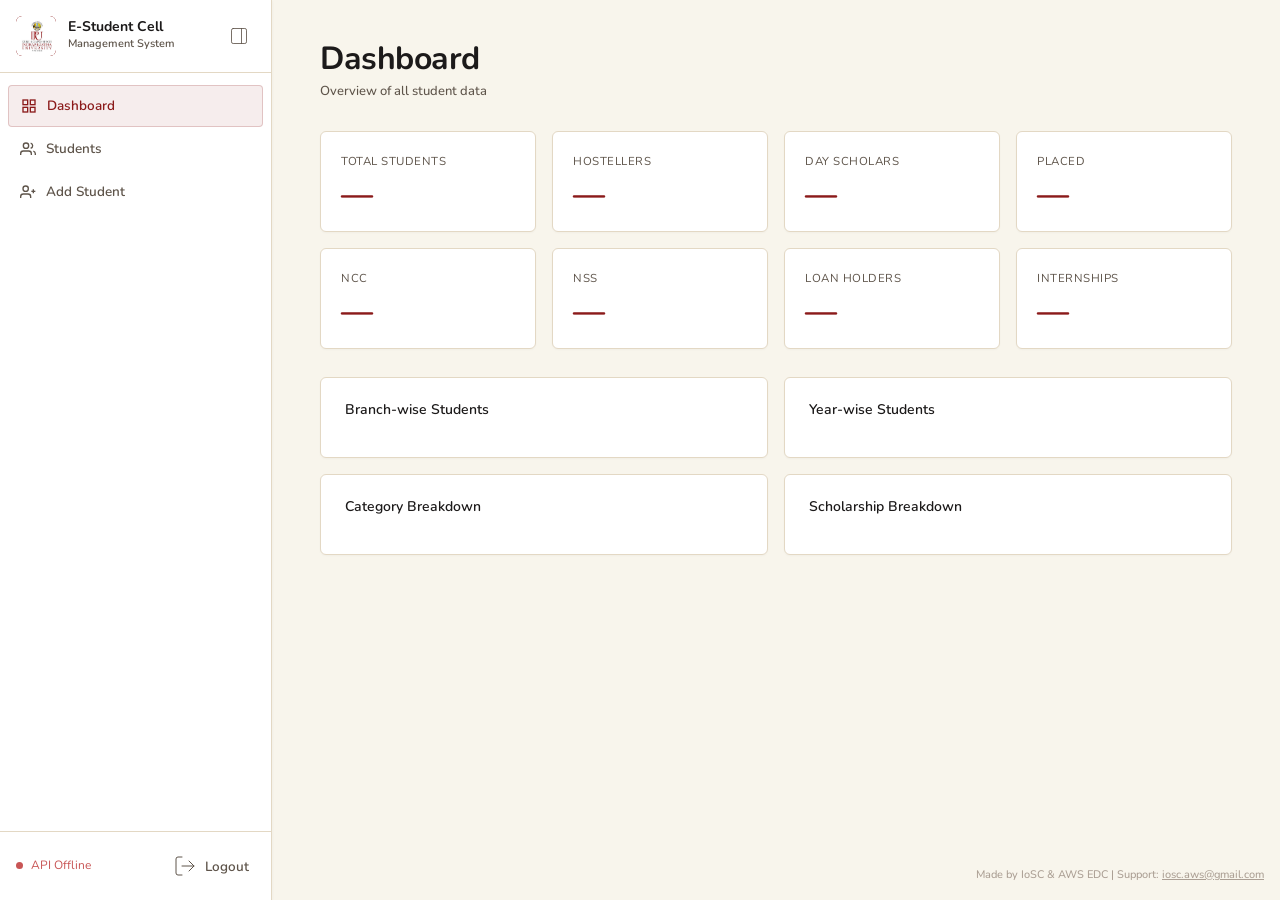
==== commit 708903ac: "UI/UX Done" ====
--- a/frontend/index.html
+++ b/frontend/index.html
@@ -42,15 +42,7 @@
         </a>
       </nav>
 
-      <div class="theme-switcher-section">
-        <div class="theme-toggle-container">
-          <button class="theme-toggle" id="themeToggle" aria-label="Toggle theme">
-            <svg class="sun-icon" xmlns="http://www.w3.org/2000/svg" width="24" height="24" viewBox="0 0 24 24" fill="none" stroke="currentColor" stroke-width="2" stroke-linecap="round" stroke-linejoin="round" class="lucide lucide-sun"><circle cx="12" cy="12" r="4"/><path d="M12 2v2"/><path d="M12 20v2"/><path d="m4.93 4.93 1.41 1.41"/><path d="m17.66 17.66 1.41 1.41"/><path d="M2 12h2"/><path d="M20 12h2"/><path d="m6.34 17.66-1.41 1.41"/><path d="m19.07 4.93-1.41 1.41"/></svg>
-            <svg class="moon-icon" xmlns="http://www.w3.org/2000/svg" width="24" height="24" viewBox="0 0 24 24" fill="none" stroke="currentColor" stroke-width="2" stroke-linecap="round" stroke-linejoin="round" class="lucide lucide-moon"><path d="M20.985 12.486a9 9 0 1 1-9.473-9.472c.405-.022.617.46.402.803a6 6 0 0 0 8.268 8.268c.344-.215.825-.004.803.401"/></svg>
-          </button>
-          <span class="theme-label" id="themeLabel">Light</span>
-        </div>
-      </div>
+      
 
       <div class="sidebar-footer">
         <div class="sidebar-footer-content">
@@ -138,7 +130,7 @@
     </main>
   </div>
 
-  <footer class="universal-footer">Made by IoSC & AWS EDC</footer>
+  <footer class="universal-footer">Made by IoSC & AWS EDC | Support: <a href="mailto:iosc.aws@gmail.com" style="text-decoration: underline;">iosc.aws@gmail.com</a></footer>
 
   <script src="js/api.js"></script>
   <script src="js/pages/dashboard.js"></script>
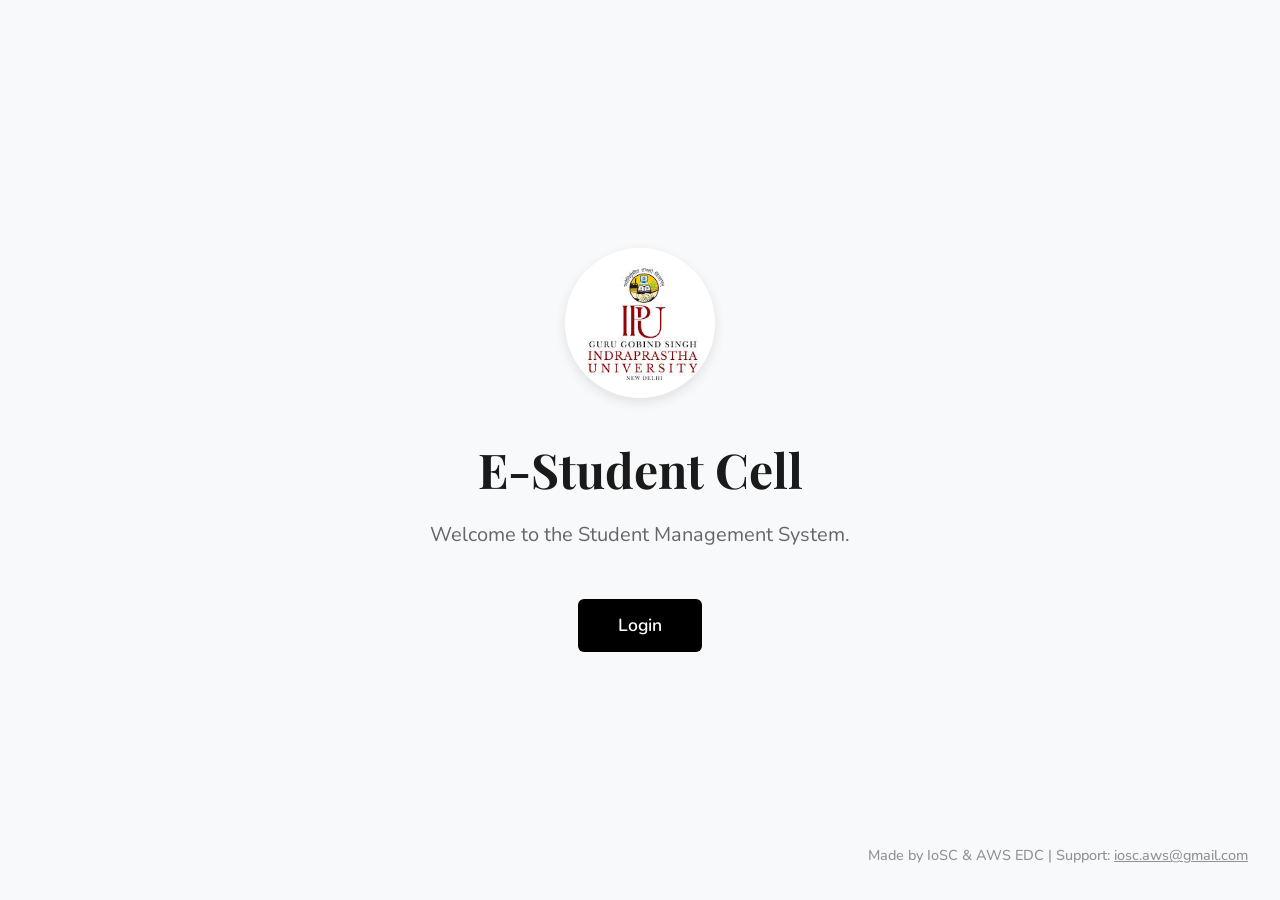
==== commit 00429159: "Merge pull request #25 from Waqar080206/main Landing Page" ====
--- a/frontend/index.html
+++ b/frontend/index.html
@@ -7,132 +7,71 @@
   <title>E-Student Cell</title>
   <link rel="stylesheet" href="css/style.css" />
   <link href="https://fonts.googleapis.com/css2?family=Playfair+Display:wght@400;600;700&family=Source+Sans+3:wght@400;500;600&family=IBM+Plex+Mono:wght@400;500&family=Nunito:ital,wght@0,200..1000;1,200..1000&display=swap" rel="stylesheet"/>
+  <style>
+    body {
+      display: flex;
+      flex-direction: column;
+      min-height: 100vh;
+      margin: 0;
+      font-family: 'Nunito', sans-serif;
+      background-color: #f8f9fa;
+    }
+    .landing-container {
+      flex: 1;
+      display: flex;
+      flex-direction: column;
+      align-items: center;
+      justify-content: center;
+      text-align: center;
+      padding: 2rem;
+    }
+    .landing-logo {
+      width: 150px;
+      height: 150px;
+      border-radius: 50%;
+      object-fit: cover;
+      margin-bottom: 2rem;
+      box-shadow: 0 4px 12px rgba(0,0,0,0.1);
+    }
+    .landing-title {
+      font-family: 'Playfair Display', serif;
+      font-size: 3rem;
+      margin-bottom: 0.5rem;
+      color: #1a1a1a;
+    }
+    .landing-subtitle {
+      font-size: 1.25rem;
+      color: #666;
+      margin-bottom: 3rem;
+      max-width: 600px;
+    }
+    .login-btn {
+      display: inline-block;
+      padding: 0.75rem 2.5rem;
+      font-size: 1.1rem;
+      font-weight: 600;
+      color: white;
+      background-color: #000;
+      border-radius: 6px;
+      text-decoration: none;
+      transition: all 0.2s;
+    }
+    .login-btn:hover {
+      background-color: #333;
+      transform: translateY(-2px);
+    }
+  </style>
 </head>
 <body>
 
-  <div class="app-shell">
-    <aside class="sidebar">
-      <div class="sidebar-brand">
-        <div class="sidebar-brand-info">
-          <div class="brand-mark">
-            <img src="ipu.jpg" alt="ESC Logo" class="brand-logo"/>
-          </div>
-          <div class="brand-text">
-            <span class="brand-title">E-Student Cell</span>
-            <span class="brand-sub">Management System</span>
-          </div>
-        </div>
-        <button class="sidebar-toggle" id="sidebarToggle" aria-label="Toggle Sidebar">
-          <svg xmlns="http://www.w3.org/2000/svg" width="24" height="24" viewBox="0 0 24 24" fill="none" stroke="currentColor" stroke-width="1" stroke-linecap="round" stroke-linejoin="round"><rect width="18" height="18" x="3" y="3" rx="2"/><path d="M15 3v18"/></svg>
-        </button>
-      </div>
-
-      <nav class="sidebar-nav">
-        <a href="index.html" class="nav-item active">
-          <svg viewBox="0 0 24 24" fill="none" stroke="currentColor" stroke-width="2"><rect x="3" y="3" width="7" height="7"/><rect x="14" y="3" width="7" height="7"/><rect x="3" y="14" width="7" height="7"/><rect x="14" y="14" width="7" height="7"/></svg>
-          <span class="nav-item-label">Dashboard</span>
-        </a>
-        <a href="students.html" class="nav-item">
-          <svg viewBox="0 0 24 24" fill="none" stroke="currentColor" stroke-width="2"><path d="M17 21v-2a4 4 0 0 0-4-4H5a4 4 0 0 0-4 4v2"/><circle cx="9" cy="7" r="4"/><path d="M23 21v-2a4 4 0 0 0-3-3.87"/><path d="M16 3.13a4 4 0 0 1 0 7.75"/></svg>
-          <span class="nav-item-label">Students</span>
-        </a>
-        <a href="add-student.html" class="nav-item">
-          <svg viewBox="0 0 24 24" fill="none" stroke="currentColor" stroke-width="2"><path d="M16 21v-2a4 4 0 0 0-4-4H5a4 4 0 0 0-4 4v2"/><circle cx="8.5" cy="7" r="4"/><line x1="20" y1="8" x2="20" y2="14"/><line x1="23" y1="11" x2="17" y2="11"/></svg>
-          <span class="nav-item-label">Add Student</span>
-        </a>
-      </nav>
-
-      
-
-      <div class="sidebar-footer">
-        <div class="sidebar-footer-content">
-          <div class="api-status" id="apiStatus">
-            <span class="status-dot"></span>
-            <span class="status-text">Connecting...</span>
-          </div>
-          <button class="logout-btn" id="logoutBtn" aria-label="Logout">
-            <svg xmlns="http://www.w3.org/2000/svg" width="24" height="24" viewBox="0 0 24 24" fill="none" stroke="currentColor" stroke-width="1" stroke-linecap="round" stroke-linejoin="round"><path d="m16 17 5-5-5-5"/><path d="M21 12H9"/><path d="M9 21H5a2 2 0 0 1-2-2V5a2 2 0 0 1 2-2h4"/></svg>
-            <span class="logout-text">Logout</span>
-          </button>
-        </div>
-      </div>
-    </aside>
-
-    <main class="main-content">
-      <header class="page-header">
-        <button class="mobile-menu-toggle" id="mobileMenuToggle" aria-label="Toggle Mobile Menu">
-          <svg xmlns="http://www.w3.org/2000/svg" width="24" height="24" viewBox="0 0 24 24" fill="none" stroke="currentColor" stroke-width="2" stroke-linecap="round" stroke-linejoin="round"><line x1="3" y1="6" x2="21" y2="6"/><line x1="3" y1="12" x2="21" y2="12"/><line x1="3" y1="18" x2="21" y2="18"/></svg>
-        </button>
-        <div class="header-left">
-          <div>
-            <h1 class="page-title">Dashboard</h1>
-            <p class="page-subtitle">Overview of all student data</p>
-          </div>
-        </div>
-      </header>
-
-      <div class="stats-grid" id="statsGrid">
-        <div class="stat-card loading">
-          <div class="stat-label">Total Students</div>
-          <div class="stat-value" id="totalStudents">—</div>
-        </div>
-        <div class="stat-card loading">
-          <div class="stat-label">Hostellers</div>
-          <div class="stat-value" id="hostellers">—</div>
-        </div>
-        <div class="stat-card loading">
-          <div class="stat-label">Day Scholars</div>
-          <div class="stat-value" id="dayScholars">—</div>
-        </div>
-        <div class="stat-card loading">
-          <div class="stat-label">Placed</div>
-          <div class="stat-value" id="placed">—</div>
-        </div>
-        <div class="stat-card loading">
-          <div class="stat-label">NCC</div>
-          <div class="stat-value" id="ncc">—</div>
-        </div>
-        <div class="stat-card loading">
-          <div class="stat-label">NSS</div>
-          <div class="stat-value" id="nss">—</div>
-        </div>
-        <div class="stat-card loading">
-          <div class="stat-label">Loan Holders</div>
-          <div class="stat-value" id="loans">—</div>
-        </div>
-        <div class="stat-card loading">
-          <div class="stat-label">Internships</div>
-          <div class="stat-value" id="internships">—</div>
-        </div>
-      </div>
-
-      <div class="charts-row">
-        <div class="chart-card">
-          <h3 class="chart-title">Branch-wise Students</h3>
-          <div id="branchChart" class="bar-chart"></div>
-        </div>
-        <div class="chart-card">
-          <h3 class="chart-title">Year-wise Students</h3>
-          <div id="yearChart" class="bar-chart"></div>
-        </div>
-      </div>
-
-      <div class="charts-row">
-        <div class="chart-card">
-          <h3 class="chart-title">Category Breakdown</h3>
-          <div id="categoryChart" class="bar-chart"></div>
-        </div>
-        <div class="chart-card">
-          <h3 class="chart-title">Scholarship Breakdown</h3>
-          <div id="scholarshipChart" class="bar-chart"></div>
-        </div>
-      </div>
-    </main>
+  <div class="landing-container">
+    <img src="ipu.jpg" alt="ESC Logo" class="landing-logo"/>
+    <h1 class="landing-title">E-Student Cell</h1>
+    <p class="landing-subtitle">Welcome to the Student Management System.</p>
+    <a href="login.html" class="login-btn">Login</a>
   </div>
 
-  <footer class="universal-footer">Made by IoSC & AWS EDC | Support: <a href="mailto:iosc.aws@gmail.com" style="text-decoration: underline;">iosc.aws@gmail.com</a></footer>
+  <footer class="universal-footer" style="text-align: center; padding: 1rem; color: #666; font-size: 0.9rem;">Made by IoSC & AWS EDC | Support: <a href="mailto:iosc.aws@gmail.com" style="text-decoration: underline; color: inherit;">iosc.aws@gmail.com</a></footer>
 
-  <script src="js/api.js"></script>
-  <script src="js/pages/dashboard.js"></script>
 </body>
 </html>
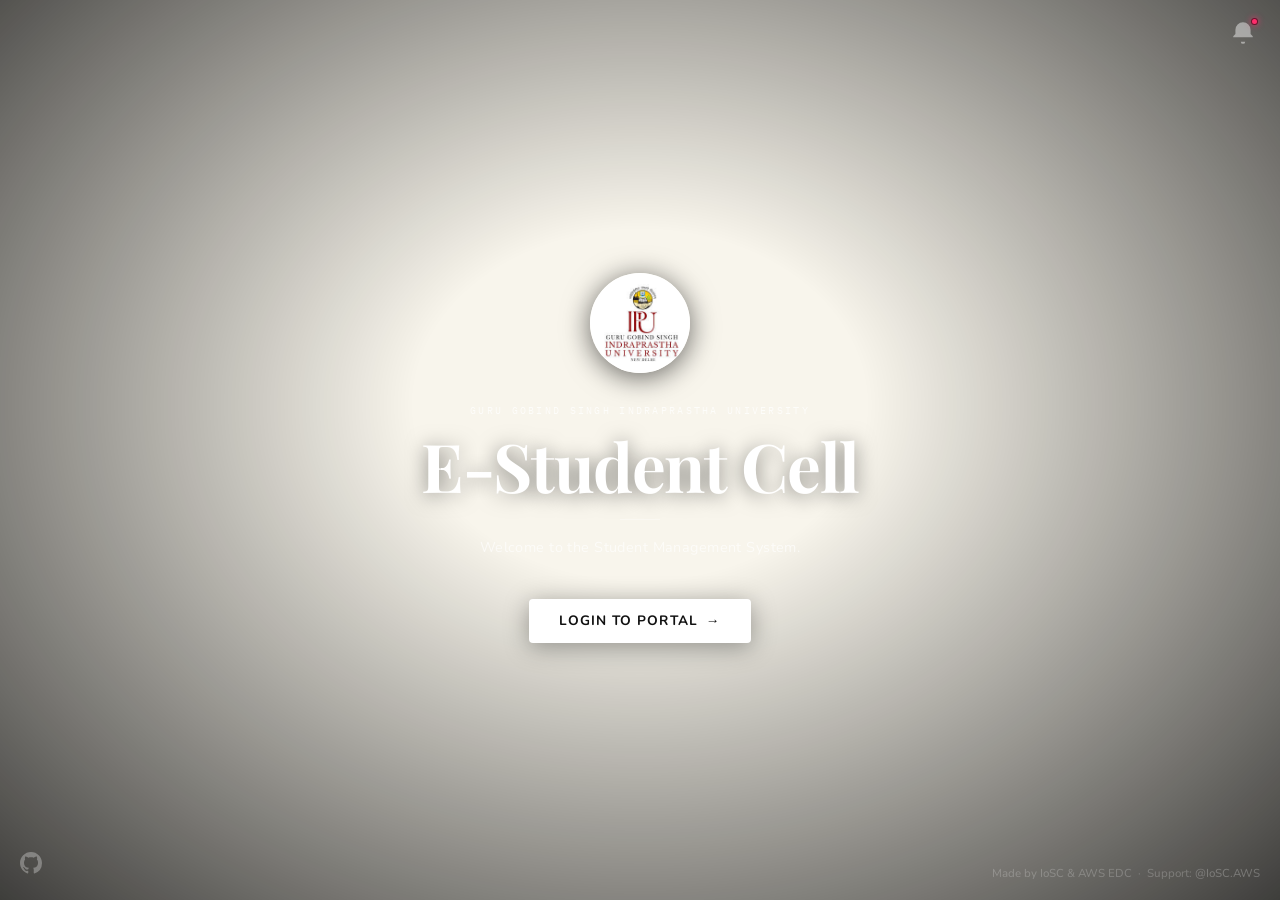
==== commit dd7eb593: "3 new notifications" ====
--- a/frontend/index.html
+++ b/frontend/index.html
@@ -6,72 +6,465 @@
   <meta name="viewport" content="width=device-width, initial-scale=1.0"/>
   <title>E-Student Cell</title>
   <link rel="stylesheet" href="css/style.css" />
-  <link href="https://fonts.googleapis.com/css2?family=Playfair+Display:wght@400;600;700&family=Source+Sans+3:wght@400;500;600&family=IBM+Plex+Mono:wght@400;500&family=Nunito:ital,wght@0,200..1000;1,200..1000&display=swap" rel="stylesheet"/>
+  <link href="https://fonts.googleapis.com/css2?family=Playfair+Display:wght@400;600;700&family=Nunito:wght@400;500;600;700&family=IBM+Plex+Mono:wght@400;500&display=swap" rel="stylesheet"/>
+  
+  <script src="https://cdnjs.cloudflare.com/ajax/libs/gsap/3.12.5/gsap.min.js"></script>
+  
   <style>
+    *, *::before, *::after { box-sizing: border-box; margin: 0; padding: 0; }
+
     body {
       display: flex;
       flex-direction: column;
       min-height: 100vh;
-      margin: 0;
-      font-family: 'Nunito', sans-serif;
-      background-color: #f8f9fa;
-    }
-    .landing-container {
+      font-family: 'Nunito', sans-serif;
+      position: relative;
+    }
+
+    body::before {
+      content: '';
+      position: fixed;
+      inset: -20px;
+      background-image: url('background.jpg');
+      background-size: cover;
+      background-position: center top;
+      filter: blur(6px) brightness(0.45);
+      z-index: 0;
+      pointer-events: none;
+    }
+
+    body::after {
+      content: '';
+      position: fixed;
+      inset: 0;
+      background: radial-gradient(
+        ellipse at 50% 45%,
+        transparent 25%,
+        rgba(0, 0, 0, 0.45) 70%,
+        rgba(0, 0, 0, 0.75) 100%
+      );
+      z-index: 0;
+      pointer-events: none;
+    }
+
+    .landing-wrap {
+      position: relative;
+      z-index: 1;
       flex: 1;
       display: flex;
       flex-direction: column;
       align-items: center;
       justify-content: center;
       text-align: center;
-      padding: 2rem;
-    }
+      padding: 3rem 1.5rem 2rem;
+    }
+
+    .logo-wrapper {
+      width: 100px;
+      height: 100px;
+      margin-bottom: 1.8rem;
+    }
+
     .landing-logo {
-      width: 150px;
-      height: 150px;
+      width: 100px;
+      height: 100px;
       border-radius: 50%;
       object-fit: cover;
-      margin-bottom: 2rem;
-      box-shadow: 0 4px 12px rgba(0,0,0,0.1);
-    }
+      display: block;
+      box-shadow: 0 4px 28px rgba(0, 0, 0, 0.6);
+    }
+
+    .eyebrow {
+      font-family: 'IBM Plex Mono', monospace;
+      font-size: 0.65rem;
+      letter-spacing: 0.22em;
+      text-transform: uppercase;
+      color: rgba(255, 255, 255, 0.75);
+      margin-bottom: 0.65rem;
+    }
+
     .landing-title {
       font-family: 'Playfair Display', serif;
-      font-size: 3rem;
-      margin-bottom: 0.5rem;
-      color: #1a1a1a;
-    }
+      font-size: clamp(2.8rem, 6vw, 4.2rem);
+      font-weight: 700;
+      line-height: 1.1;
+      letter-spacing: -0.02em;
+      color: #ffffff;
+      text-shadow: 0 2px 20px rgba(0,0,0,0.5);
+    }
+
+    .divider {
+      width: 40px;
+      height: 1px;
+      background: rgba(255, 255, 255, 0.35);
+      margin: 1rem auto;
+    }
+
     .landing-subtitle {
-      font-size: 1.25rem;
-      color: #666;
-      margin-bottom: 3rem;
-      max-width: 600px;
-    }
+      font-size: 0.9rem;
+      font-weight: 400;
+      color: rgba(255, 255, 255, 0.65);
+      letter-spacing: 0.03em;
+      margin-bottom: 2.4rem;
+    }
+
     .login-btn {
+      display: inline-flex;
+      align-items: center;
+      gap: 8px;
+      padding: 11px 30px;
+      font-family: 'Nunito', sans-serif;
+      font-size: 0.85rem;
+      font-weight: 700;
+      letter-spacing: 0.08em;
+      text-transform: uppercase;
+      color: #111111;
+      background: #ffffff;
+      border: none;
+      border-radius: 4px;
+      text-decoration: none;
+      transition: background 0.18s, transform 0.18s, box-shadow 0.18s, color 0.18s;
+      box-shadow: 0 4px 24px rgba(0, 0, 0, 0.35);
+    }
+
+    .login-btn:hover {
+      background: #f0f0f0;
+      transform: translateY(-2px);
+      box-shadow: 0 8px 32px rgba(0, 0, 0, 0.4);
+    }
+
+    .login-btn:active { transform: translateY(0); }
+
+    .btn-arrow {
       display: inline-block;
-      padding: 0.75rem 2.5rem;
-      font-size: 1.1rem;
-      font-weight: 600;
-      color: white;
-      background-color: #000;
-      border-radius: 6px;
+      transition: transform 0.18s;
+    }
+    .login-btn:hover .btn-arrow { transform: translateX(3px); }
+
+    footer.universal-footer {
+      position: fixed;
+      bottom: 18px;
+      right: 20px;
+      z-index: 2;
+      font-family: 'Nunito', sans-serif;
+      font-size: 0.72rem;
+      font-weight: 500;
+      color: rgba(255, 255, 255, 0.3);
+      text-align: right;
+      line-height: 1.5;
+    }
+
+    footer.universal-footer a {
+      color: rgba(255, 255, 255, 0.35);
       text-decoration: none;
-      transition: all 0.2s;
-    }
-    .login-btn:hover {
-      background-color: #333;
-      transform: translateY(-2px);
+      transition: color 0.2s;
+    }
+
+    footer.universal-footer a:hover {
+      color: rgba(255, 255, 255, 0.7);
+    }
+
+    /* ── Notification Bell ── */
+    #notif-wrapper {
+      position: fixed;
+      top: 16px;
+      right: 20px;
+      z-index: 10;
+    }
+
+    #bellBtn {
+      background: transparent;
+      border: none;
+      width: auto;
+      height: auto;
+      display: flex;
+      align-items: center;
+      justify-content: center;
+      cursor: pointer;
+      position: relative;
+      padding: 4px;
+    }
+
+    #notifBadge {
+      position: absolute;
+      top: 2px;
+      right: 2px;
+      width: 7px;
+      height: 7px;
+      background: #ff2d6b;
+      border-radius: 50%;
+      border: 1.5px solid rgba(0,0,0,0.6);
+      box-shadow: 0 0 6px rgba(255, 45, 107, 0.8);
+    }
+
+    #notifPanel {
+      display: none;
+      position: absolute;
+      top: 52px;
+      right: 0;
+      width: 280px;
+      background: rgba(0, 0, 0, 0.75);
+      backdrop-filter: blur(40px) saturate(1.8) brightness(0.6);
+      -webkit-backdrop-filter: blur(40px) saturate(1.8) brightness(0.6);
+      border: 1px solid rgba(255,255,255,0.06);
+      border-radius: 14px;
+      overflow: hidden;
+      box-shadow: 
+        0 32px 64px rgba(0,0,0,0.8),
+        0 1px 0 rgba(255,255,255,0.07) inset,
+        0 -1px 0 rgba(0,0,0,0.5) inset;
+      transform-origin: top right;
+    }
+
+    .notif-header {
+      padding: 14px 16px 10px;
+      display: flex;
+      align-items: center;
+      justify-content: space-between;
+      border-bottom: 1px solid rgba(255,255,255,0.06);
+    }
+
+    .notif-header span:first-child {
+      font-family: 'Nunito', sans-serif;
+      font-size: 12px;
+      font-weight: 700;
+      letter-spacing: 0.1em;
+      text-transform: uppercase;
+      color: rgba(255,255,255,0.4);
+    }
+
+    #notifCount {
+      font-family: 'IBM Plex Mono', monospace;
+      font-size: 10px;
+      color: rgba(255,255,255,0.25);
+    }
+
+    .notif-item {
+      padding: 13px 16px;
+      border-bottom: 1px solid rgba(255,255,255,0.04);
+      cursor: default;
+      transition: background 0.15s;
+      display: flex;
+      gap: 12px;
+      align-items: flex-start;
+    }
+
+    .notif-item:last-child { border-bottom: none; }
+    .notif-item:hover { background: rgba(255,255,255,0.04); }
+
+    .notif-dot {
+      margin-top: 5px;
+      width: 5px;
+      height: 5px;
+      border-radius: 50%;
+      flex-shrink: 0;
+      background: #ff2d6b;
+      box-shadow: 0 0 6px rgba(255, 45, 107, 0.7);
+    }
+    .notif-dot.read { background: rgba(255,255,255,0.12); box-shadow: none; }
+
+    .notif-title {
+      font-family: 'Nunito', sans-serif;
+      font-size: 13px;
+      font-weight: 700;
+      color: rgba(255,255,255,0.88);
+      margin: 0 0 4px;
+    }
+
+    .notif-body {
+      font-family: 'Nunito', sans-serif;
+      font-size: 12px;
+      color: rgba(255,255,255,0.42);
+      margin: 0 0 6px;
+      line-height: 1.55;
+    }
+
+    .notif-date {
+      font-family: 'IBM Plex Mono', monospace;
+      font-size: 9.5px;
+      letter-spacing: 0.04em;
+      color: rgba(255,255,255,0.2);
+      margin: 0;
     }
   </style>
 </head>
 <body>
 
-  <div class="landing-container">
-    <img src="ipu.jpg" alt="ESC Logo" class="landing-logo"/>
+  <div id="notif-wrapper">
+    <button id="bellBtn" onclick="toggleNotifPanel()">
+      <svg xmlns="http://www.w3.org/2000/svg" width="26" height="26" viewBox="0 0 24 24" fill="rgba(255,255,255,0.45)">
+        <path d="M12 2a7 7 0 0 0-7 7v4l-2 2v1h18v-1l-2-2V9a7 7 0 0 0-7-7zm0 20a2 2 0 0 0 2-2h-4a2 2 0 0 0 2 2z"/>
+      </svg>
+      <span id="notifBadge"></span>
+    </button>
+
+    <div id="notifPanel">
+      <div class="notif-header">
+        <span>Updates</span>
+        <span id="notifCount">2 new</span>
+      </div>
+      <div id="notifList"></div>
+    </div>
+  </div>
+
+  <div class="landing-wrap">
+    <div class="logo-wrapper">
+      <img src="ipu.jpg" alt="IPU Logo" class="landing-logo"/>
+    </div>
+
+    <p class="eyebrow">Guru Gobind Singh Indraprastha University</p>
     <h1 class="landing-title">E-Student Cell</h1>
+
+    <div class="divider"></div>
+
     <p class="landing-subtitle">Welcome to the Student Management System.</p>
-    <a href="login.html" class="login-btn">Login</a>
+
+    <a href="login.html" class="login-btn">
+      Login to Portal
+      <span class="btn-arrow">→</span>
+    </a>
   </div>
 
-  <footer class="universal-footer" style="text-align: center; padding: 1rem; color: #666; font-size: 0.9rem;">Made by IoSC & AWS EDC | Support: <a href="mailto:iosc.aws@gmail.com" style="text-decoration: underline; color: inherit;">iosc.aws@gmail.com</a></footer>
+  <a href="https://github.com/akshattalwar001/IoscXAWS-Project" target="_blank" style="position: fixed; bottom: 18px; left: 20px; z-index: 2; color: rgba(255,255,255,0.3); transition: color 0.2s;" onmouseover="this.style.color='rgba(255,255,255,0.8)'" onmouseout="this.style.color='rgba(255,255,255,0.3)'">
+    <svg xmlns="http://www.w3.org/2000/svg" width="22" height="22" viewBox="0 0 24 24" fill="currentColor">
+      <path d="M12 0C5.37 0 0 5.37 0 12c0 5.31 3.435 9.795 8.205 11.385.6.105.825-.255.825-.57 0-.285-.015-1.23-.015-2.235-3.015.555-3.795-.735-4.035-1.41-.135-.345-.72-1.41-1.23-1.695-.42-.225-1.02-.78-.015-.795.945-.015 1.62.87 1.845 1.23 1.08 1.815 2.805 1.305 3.495.99.105-.78.42-1.305.765-1.605-2.67-.3-5.46-1.335-5.46-5.925 0-1.305.465-2.385 1.23-3.225-.12-.3-.54-1.53.12-3.18 0 0 1.005-.315 3.3 1.23.96-.27 1.98-.405 3-.405s2.04.135 3 .405c2.295-1.56 3.3-1.23 3.3-1.23.66 1.65.24 2.88.12 3.18.765.84 1.23 1.905 1.23 3.225 0 4.605-2.805 5.625-5.475 5.925.435.375.81 1.095.81 2.22 0 1.605-.015 2.895-.015 3.3 0 .315.225.69.825.57A12.02 12.02 0 0 0 24 12c0-6.63-5.37-12-12-12z"/>
+    </svg>
+  </a>
+
+  <footer class="universal-footer">
+    Made by IoSC &amp; AWS EDC &nbsp;&middot;&nbsp; Support: <a href="mailto:iosc.aws@gmail.com">@IoSC.AWS</a>
+  </footer>
+
+  <script>
+    const notifications = [
+      {
+        id: 1,
+        title: "Download documents enabled",
+        body: "You can now download your uploaded documents. Click on the download buttons to get your files.",
+        date: "16 Apr 2026"
+      },
+      {
+        id: 2,
+        title: "Academic Documents Uploading fix",
+        body: "Upload your academic documents again, the uploading issue has been resolved.",
+        date: "16 Apr 2026"
+      },
+      {
+        id: 3,
+        title: "Documents Uploading fix",
+        body: "Upload your aadhar , pan and id card documents. The uploading issue has been resolved.",
+        date: "16 Apr 2026"
+      },
+      {
+        id: 4,
+        title: "Scholarship input fix",
+        body: "Update your scholarship details again, the input field has been corrected.",
+        date: "15 Apr 2026"
+      },
+      {
+        id: 5,
+        title: "Image uploading fix",
+        body: "Profile image uploads are now working correctly.",
+        date: "14 Apr 2026"
+      }
+
+    ];
+
+    const readSet = new Set();
+    let isOpen = false; 
+
+    function renderNotifs() {
+      document.getElementById("notifList").innerHTML = notifications.map(n => `
+        <div class="notif-item ${readSet.has(n.id) ? '' : 'unread'}" onclick="markRead(${n.id})">
+          <div class="notif-dot ${readSet.has(n.id) ? 'read' : ''}"></div>
+          <div>
+            <p class="notif-title">${n.title}</p>
+            <p class="notif-body">${n.body}</p>
+            <p class="notif-date">${n.date}</p>
+          </div>
+        </div>
+      `).join('');
+    }
+
+    function markRead(id) {
+      readSet.add(id);
+      updateBadge();
+      renderNotifs();
+    }
+
+    function updateBadge() {
+      const unread = notifications.filter(n => !readSet.has(n.id)).length;
+      document.getElementById("notifBadge").style.display = unread > 0 ? "block" : "none";
+      document.getElementById("notifCount").textContent = unread > 0 ? unread + " new" : "";
+    }
+
+    function genieOpen(p) {
+      const rows = p.querySelectorAll('.notif-header, .notif-item');
+      const total = rows.length;
+
+      gsap.set(p, { display: 'block', opacity: 1, transformOrigin: 'top right' });
+
+      // Main Panel Warp
+      gsap.fromTo(p,
+        { scaleX: 0.12, scaleY: 0.06, skewX: 18, skewY: -4, opacity: 0, y: -10 },
+        { scaleX: 1, scaleY: 1, skewX: 0, skewY: 0, opacity: 1, y: 0, duration: 0.55, ease: "expo.out" }
+      );
+
+      // Staggered Row Reveal
+      rows.forEach((row, i) => {
+        const t = i / (total - 1 || 1); 
+        gsap.fromTo(row,
+          { opacity: 0, scaleX: 0.4, skewX: 14, x: 20 },
+          { opacity: 1, scaleX: 1, skewX: 0, x: 0, duration: 0.4, delay: 0.05 + (1 - t) * 0.1, ease: "power3.out" }
+        );
+      });
+    }
+
+    function genieClose(p) {
+      const rows = p.querySelectorAll('.notif-header, .notif-item');
+      const total = rows.length;
+
+      rows.forEach((row, i) => {
+        const t = i / (total - 1 || 1);
+        gsap.to(row, {
+          opacity: 0, scaleX: 0.6, skewX: 10, x: 15, duration: 0.2, delay: t * 0.05, ease: "power2.in"
+        });
+      });
+
+      gsap.to(p, {
+        scaleX: 0.1, scaleY: 0.05, skewX: 16, skewY: -4, opacity: 0, y: -12,
+        duration: 0.3, delay: 0.1, ease: "power3.in",
+        onComplete: () => { p.style.display = "none"; }
+      });
+    }
+
+    function toggleNotifPanel() {
+      const p = document.getElementById("notifPanel");
+      
+      if (!isOpen) {
+        notifications.forEach(n => readSet.add(n.id));
+        updateBadge();
+        renderNotifs();
+        
+        genieOpen(p);
+        isOpen = true;
+      } else {
+        genieClose(p);
+        isOpen = false;
+      }
+    }
+
+    document.addEventListener("click", function(e) {
+      const wrapper = document.getElementById("notif-wrapper");
+      const p = document.getElementById("notifPanel");
+      if (!wrapper.contains(e.target) && isOpen) {
+        genieClose(p);
+        isOpen = false;
+      }
+    });
+
+    renderNotifs();
+  </script>
 
 </body>
 </html>
--- a/frontend/css/style.css
+++ b/frontend/css/style.css
@@ -13,11 +13,12 @@
   --accent-dim: rgba(139, 26, 26, 0.08);
   --accent-hover: #A63030;
   --accent-secondary: #C8A243;
+  --btn-primary-text: #FFFFFF;
   --danger: #C85555;
   --danger-dim: rgba(200, 85, 85, 0.1);
   --success: #4A7C59;
   --success-dim: rgba(74, 124, 89, 0.1);
-  --sidebar-w-expanded: 272px;
+  --sidebar-w-expanded: 230px;
   --sidebar-w-collapsed: 76px;
   --sidebar-w: var(--sidebar-w-expanded);
   --radius: 6px;
@@ -27,23 +28,34 @@
 }
 
 :root.dark-mode {
-  /* Dark Mode - Warm Editorial Dark */
-  --bg: #12110F;
-  --bg-2: #1A1816;
-  --bg-3: #22201D;
-  --border: #2E2A26;
-  --border-light: #3A352F;
-  --text: #E8E1D9;
-  --text-muted: #B7A99A;
-  --text-dim: #8A7F73;
-  --accent: #C44545;
-  --accent-dim: rgba(196, 69, 69, 0.12);
-  --accent-hover: #E05A5A;
-  --accent-secondary: #D4B15A;
-  --danger: #E06A6A;
-  --danger-dim: rgba(224, 106, 106, 0.12);
-  --success: #5E9E73;
-  --success-dim: rgba(94, 158, 115, 0.12);
+  /* Dark Mode - Premium Minimal SaaS Dashboard */
+  --bg: #0A0C10;           /* Near-black with subtle cool tint */
+  --bg-2: #12151C;         /* Main cards, slightly lighter */
+  --bg-3: #1A1D27;         /* Elevates elements, table headers */
+  --border: #242936;       /* Clean structured borders */
+  --border-light: #2D3343; /* Hover boundaries */
+  
+  /* Text Contrast - Maximum legibility */
+  --text: #F1F5F9;         /* Off-white for headings, primary stats */
+  --text-muted: #94A3B8;   /* Neutral slate for general labels & reading */
+  --text-dim: #64748B;     /* Subdued grey for subtle details */
+  
+  /* Primary Actions & Highlights */
+  --accent: #f0a500;       /* Amber for prime actions (the Add Student button) */
+  --accent-dim: rgba(240, 165, 0, 0.1); 
+  --accent-hover: #ffb81c; /* Bright pure yellow on hover */
+  --btn-primary-text: #000000;
+  
+  /* Secondary / Structural Tones - Reduced blue intensity */
+  --accent-secondary: #475569; 
+  --badge-bg: #1E293B;     /* Subtle tag background */
+  --badge-text: #CBD5E1;   /* Subtle tag text */
+  
+  /* Status Colors */
+  --danger: #EF4444;       
+  --danger-dim: rgba(239, 68, 68, 0.1);
+  --success: #10B981;
+  --success-dim: rgba(16, 185, 129, 0.1);
 }
 
 *, *::before, *::after { box-sizing: border-box; margin: 0; padding: 0; }
@@ -522,7 +534,7 @@
 .main-content {
   margin-left: var(--sidebar-w);
   flex: 1;
-  padding: 40px 48px;
+  padding: 24px 32px;
   max-width: calc(100vw - var(--sidebar-w));
   transition: margin-left 0.3s cubic-bezier(0.4, 0, 0.2, 1), max-width 0.3s cubic-bezier(0.4, 0, 0.2, 1);
 }
@@ -625,7 +637,7 @@
 
 .btn-primary {
   background: var(--accent);
-  color: #FFFFFF;
+  color: var(--btn-primary-text);
   border-color: var(--accent);
 }
 
@@ -811,8 +823,8 @@
 
 .filter-select:focus {
   outline: none;
-  border-color: var(--accent);
-  box-shadow: 0 0 0 3px var(--accent-dim);
+  border-color: var(--accent-secondary);
+  box-shadow: 0 0 0 3px rgba(71, 85, 105, 0.2);
 }
 
 .table-card {
@@ -820,7 +832,7 @@
   border: 1px solid var(--border);
   border-radius: var(--radius);
   overflow: hidden;
-  box-shadow: 0 1px 2px rgba(28, 26, 26, 0.03);
+  box-shadow: 0 1px 3px rgba(0, 0, 0, 0.2);
 }
 
 .data-table {
@@ -830,14 +842,14 @@
 
 .data-table th {
   background: var(--bg-3);
-  padding: 11px 16px;
+  padding: 12px 16px;
   text-align: left;
   font-size: 11px;
   font-family: var(--font-mono);
   color: var(--text-muted);
   text-transform: uppercase;
   letter-spacing: 0.8px;
-  border-bottom: 1px solid var(--border);
+  border-bottom: 2px solid var(--border); /* Slightly thicker border for separation */
   font-weight: 600;
 }
 
@@ -870,8 +882,8 @@
 .roll-badge {
   font-family: var(--font-mono);
   font-size: 12px;
-  background: var(--bg-3);
-  border: 1px solid var(--border);
+  background: var(--accent-dim);
+  border: 1px solid rgba(240, 165, 0, 0.2);
   padding: 2px 8px;
   border-radius: 4px;
   color: var(--accent);
@@ -880,7 +892,7 @@
 .year-badge {
   font-family: var(--font-mono);
   font-size: 12px;
-  color: var(--text-muted);
+  color: var(--text-dim);
 }
 
 .branch-badge {
@@ -890,7 +902,7 @@
   border-radius: 4px;
   background: var(--accent-dim);
   color: var(--accent);
-  border: 1px solid rgba(240,165,0,0.2);
+  border: 1px solid rgba(240, 165, 0, 0.2);
 }
 
 .action-btns {
@@ -1297,11 +1309,18 @@
   margin-top: 6px;
 }
 
+@media (max-width: 1200px) {
+  .main-content {
+    padding: 20px 24px;
+  }
+}
+
 @media (max-width: 980px) {
   .sidebar {
     position: fixed;
     width: 100%;
     max-width: 280px;
+    background-color: var(--bg-2) !important;
     transform: translateX(-100%);
     transition: transform 0.3s cubic-bezier(0.4, 0, 0.2, 1);
     z-index: 999;
